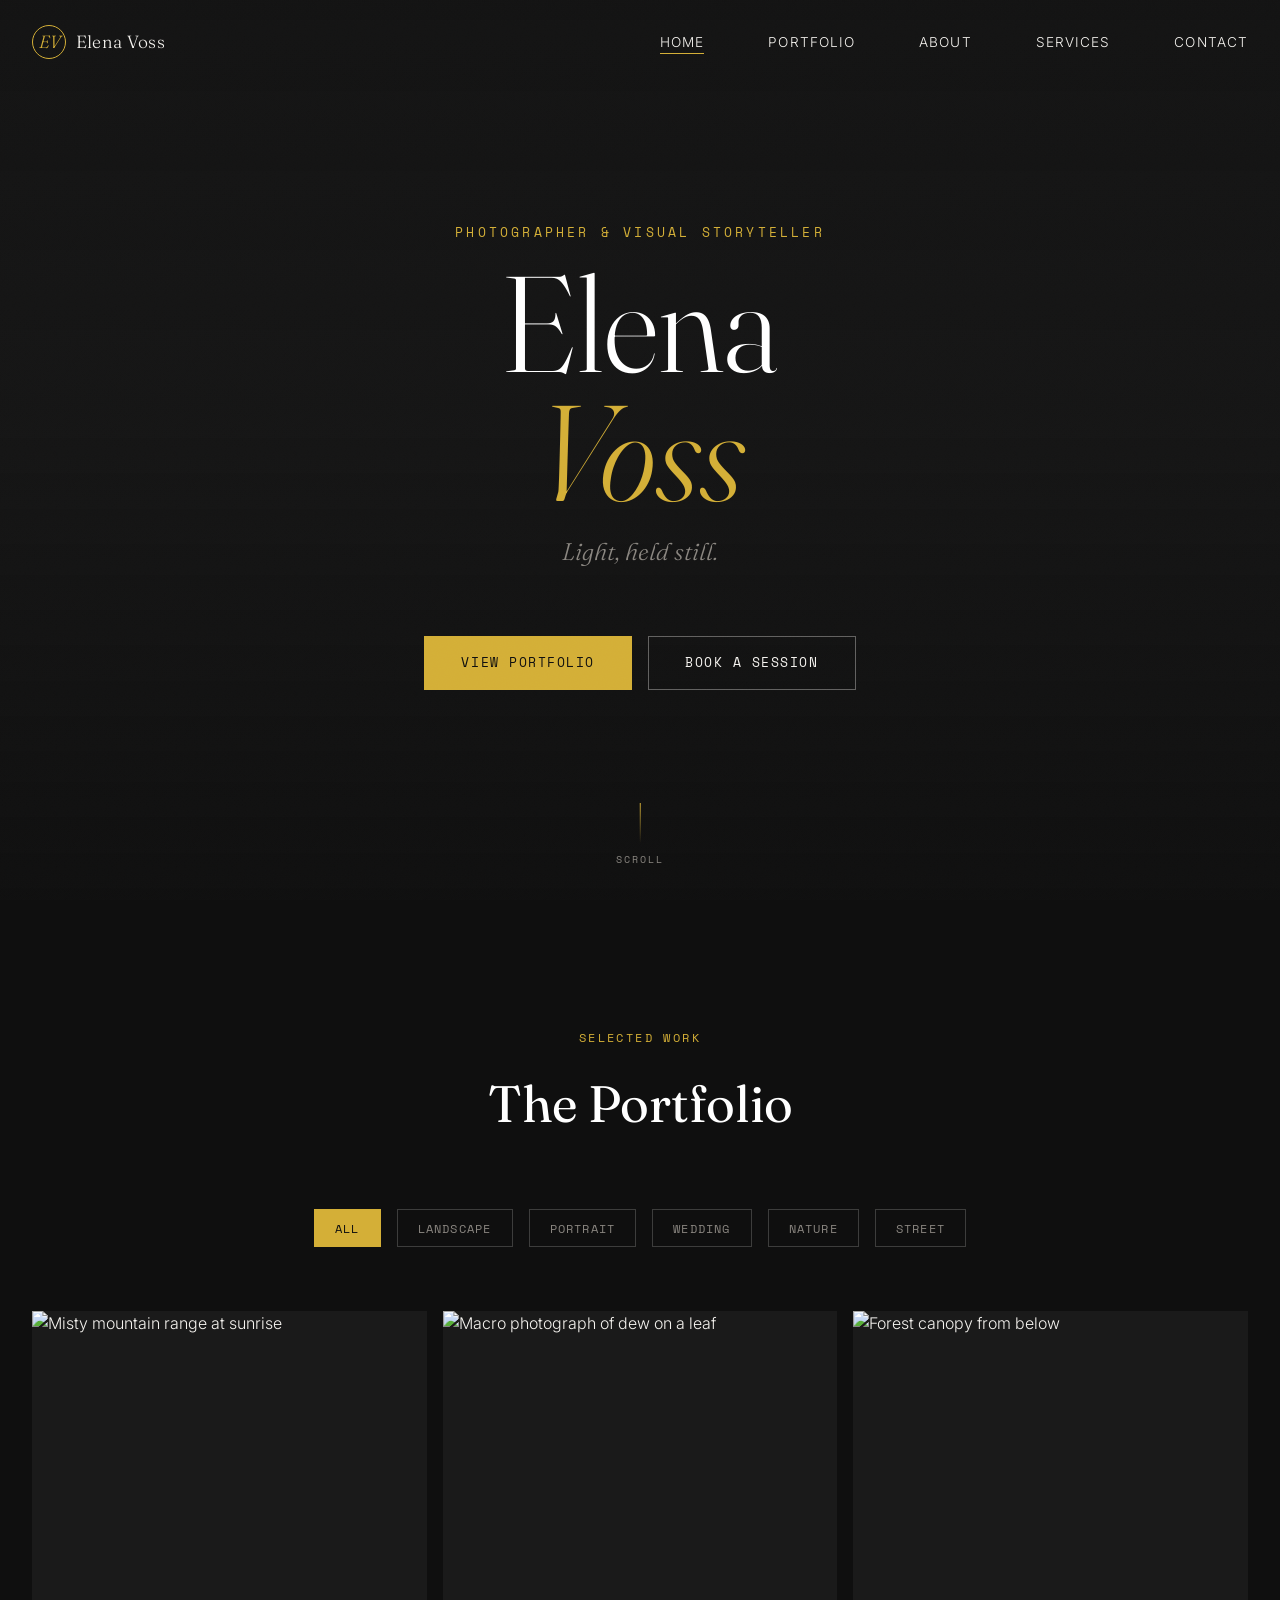
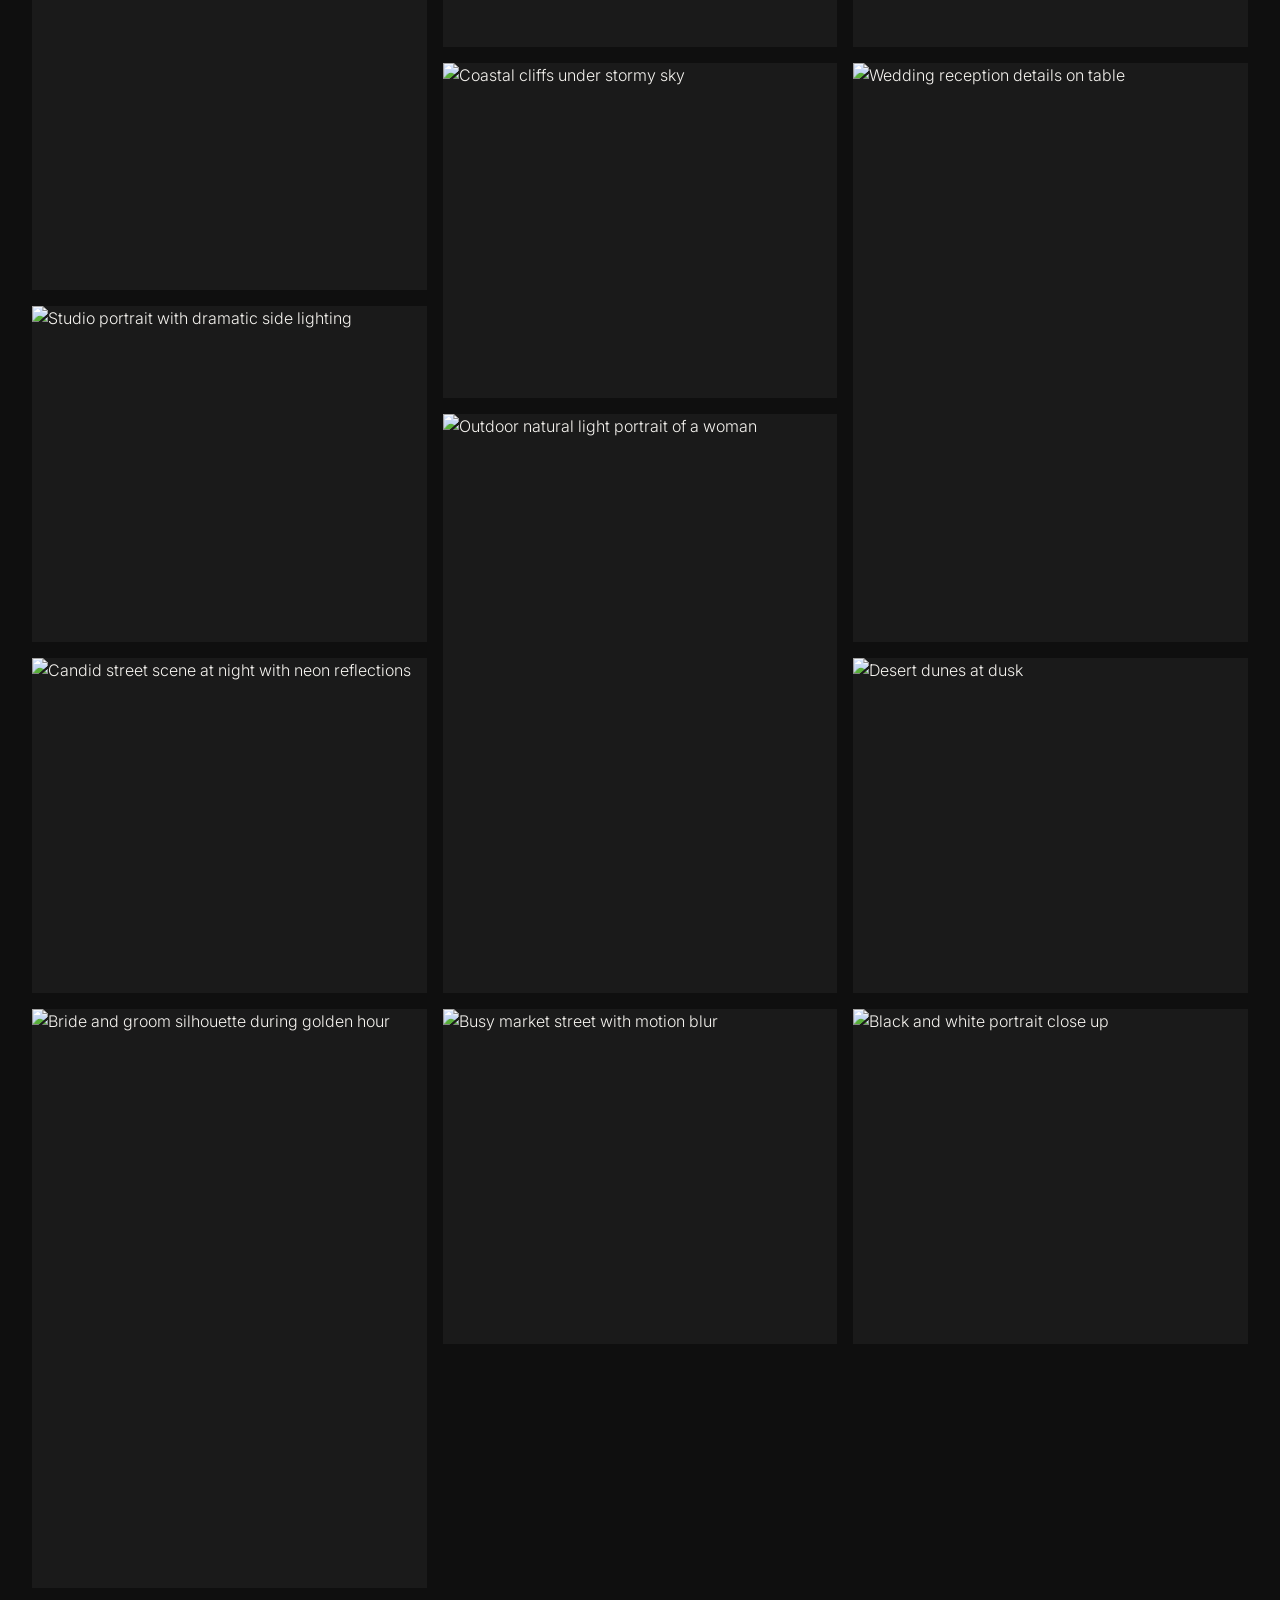
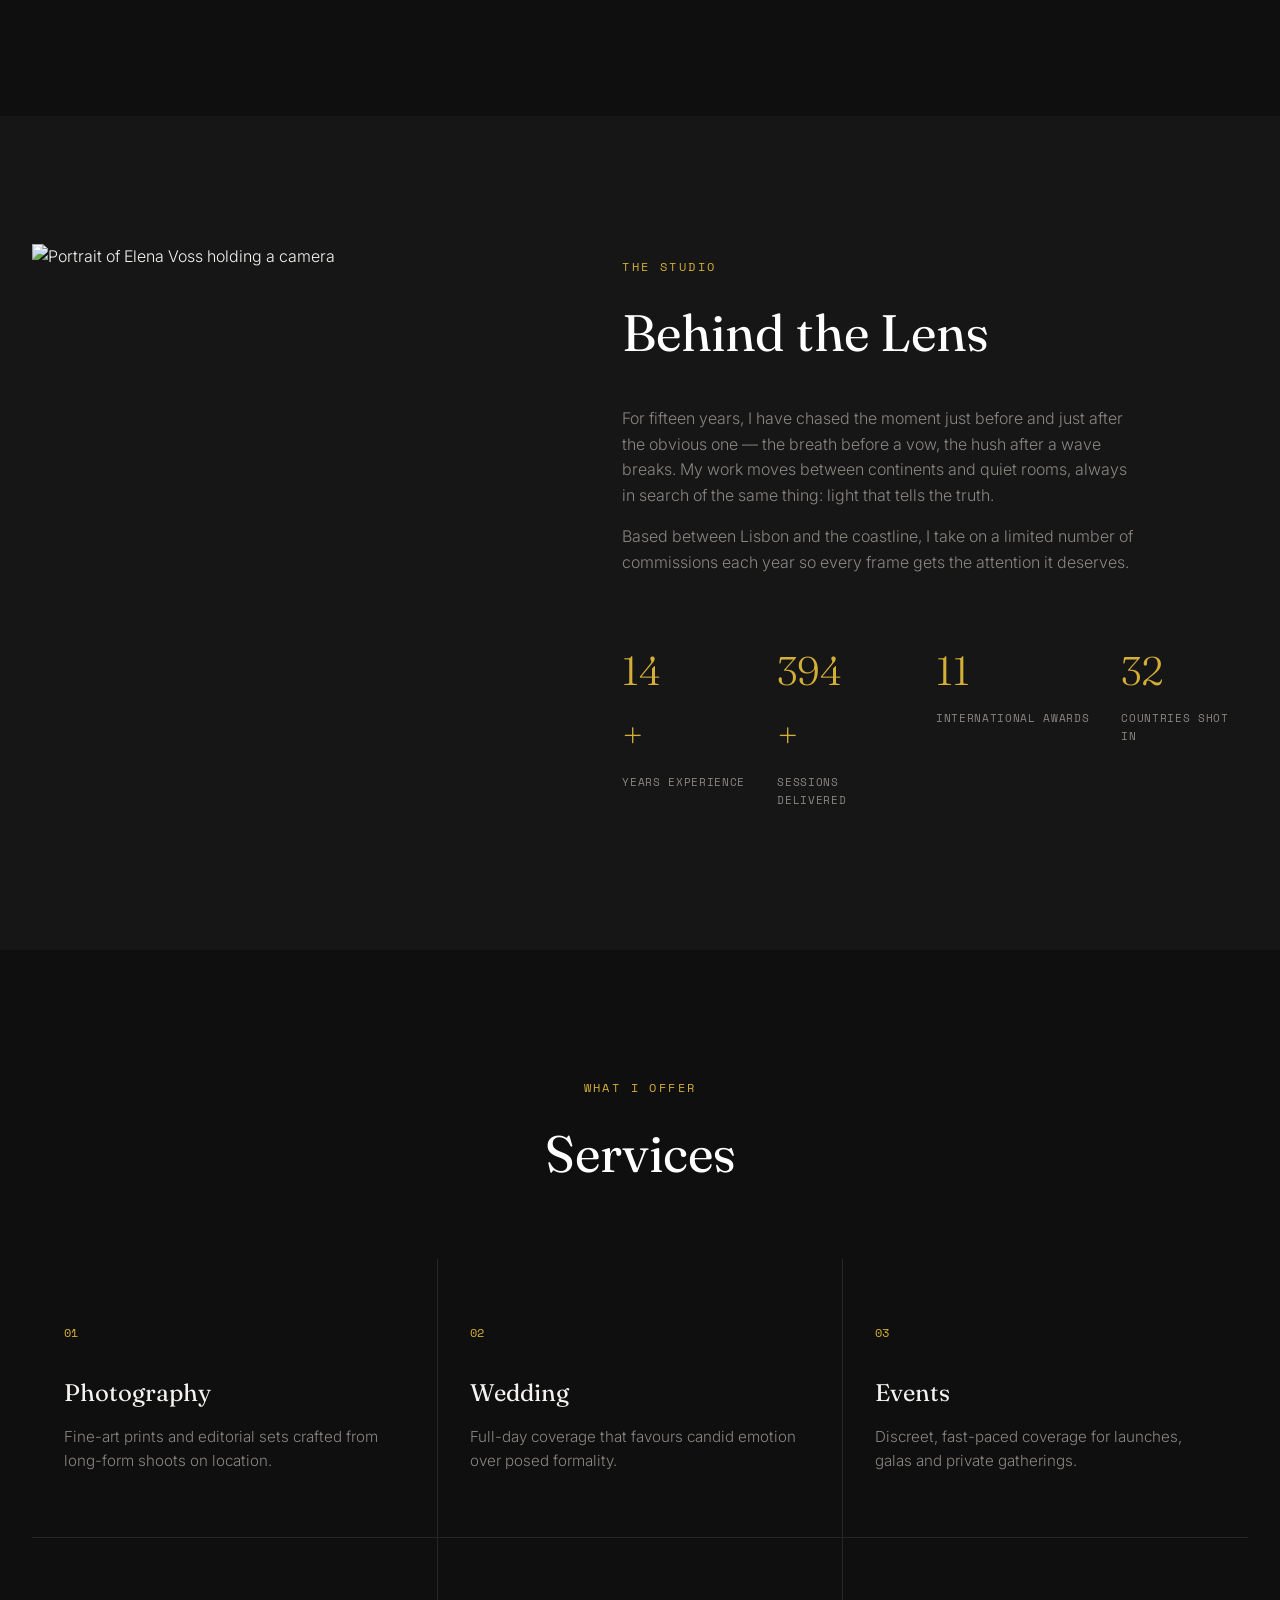
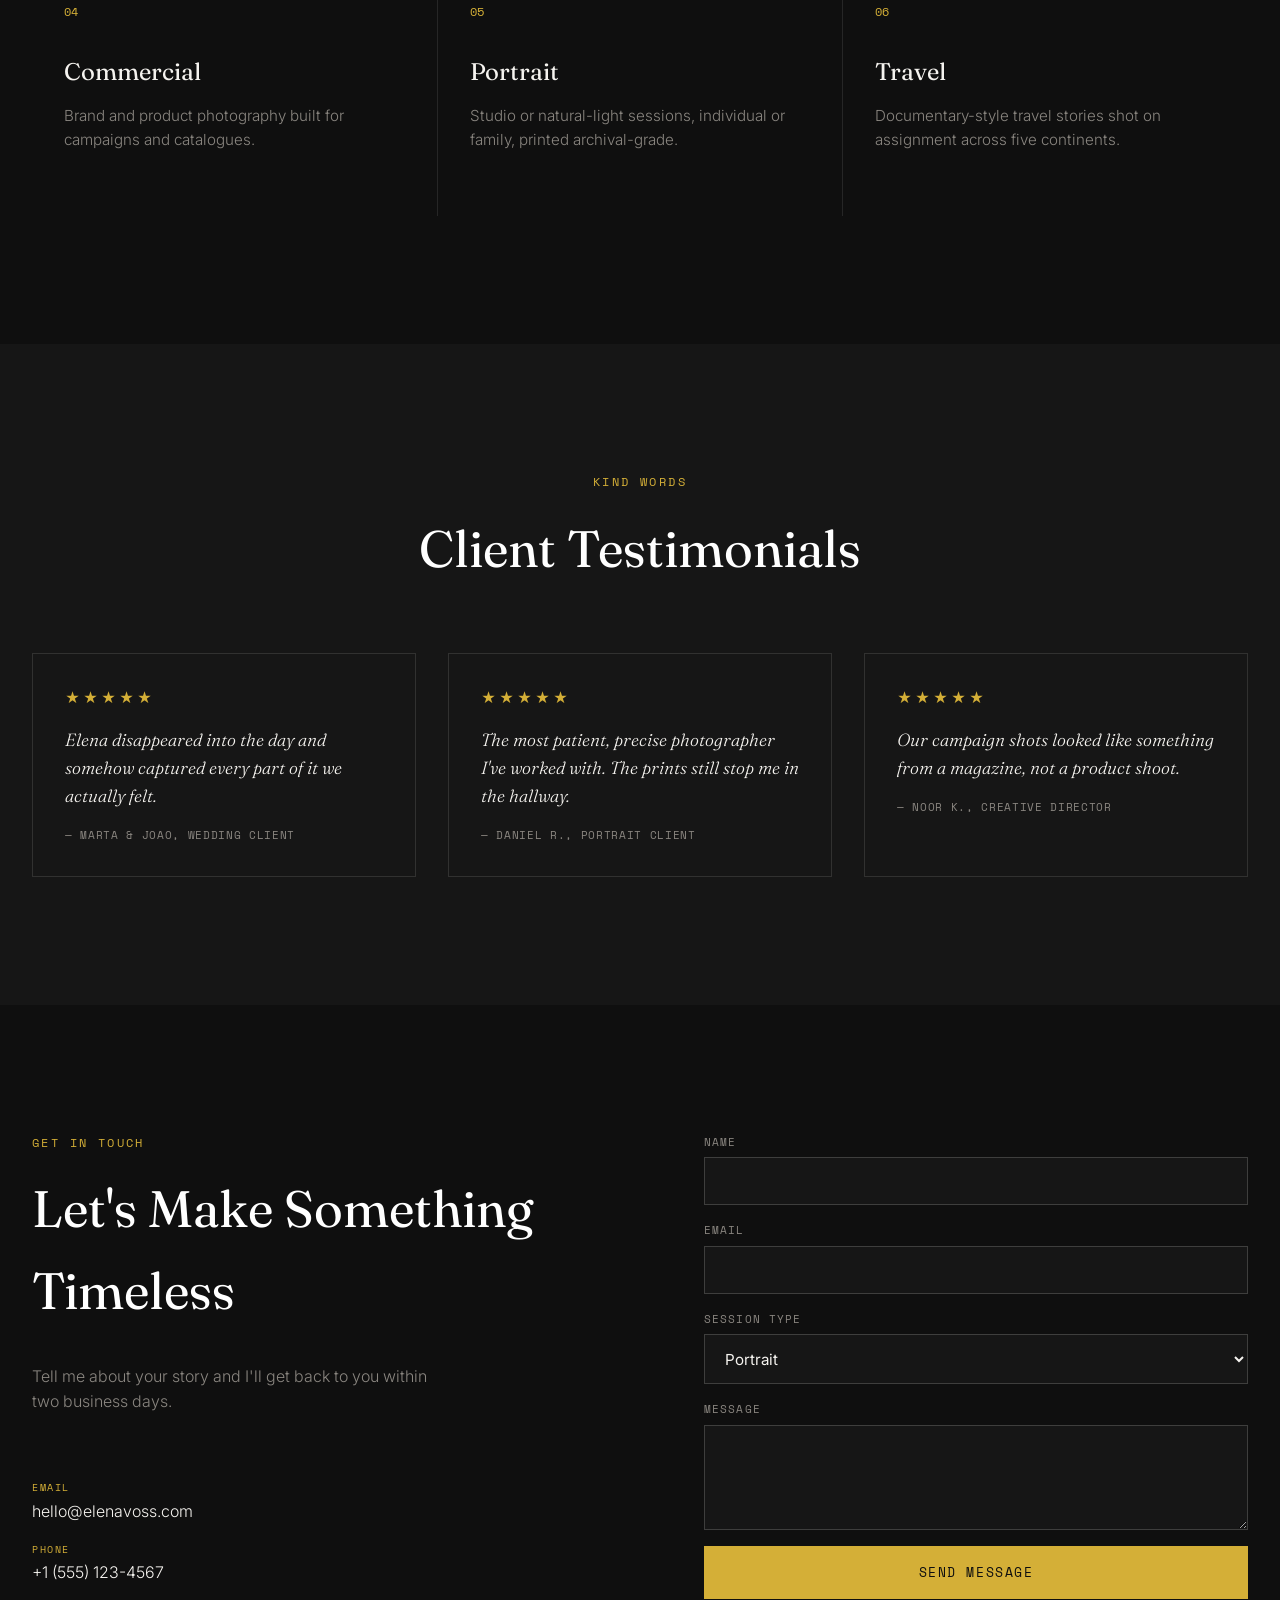
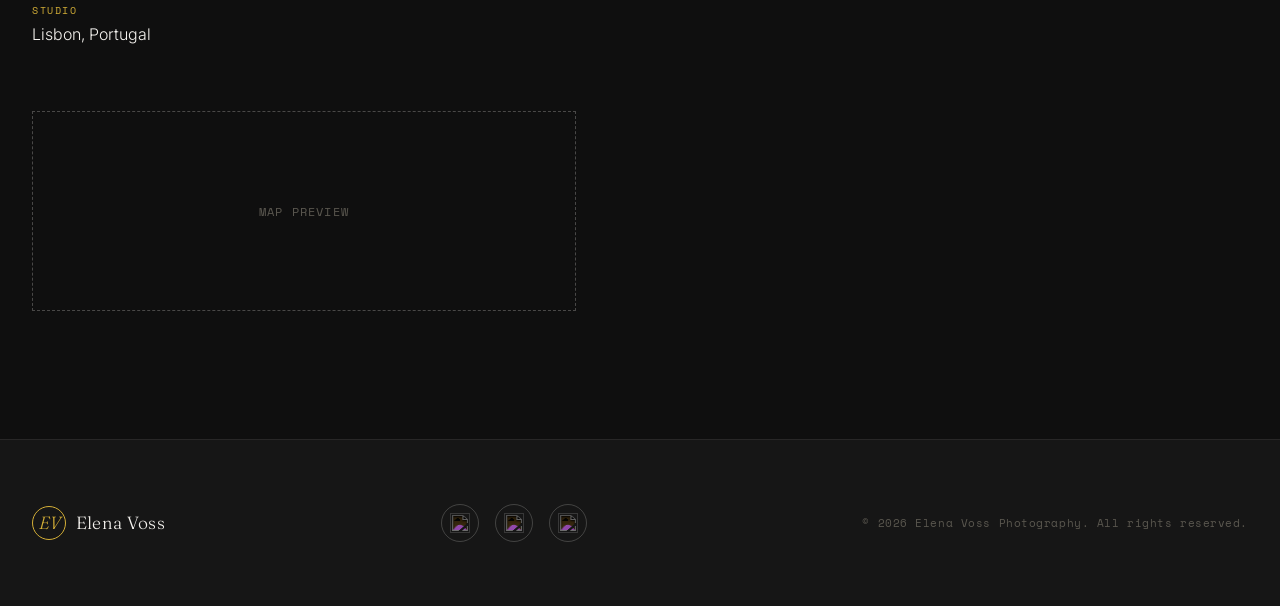
==== index.html @ dd8f59fe "Rename mjmv.html to index.html" ====
<!DOCTYPE html>
<html lang="en">
<head>
  <meta charset="UTF-8">
  <meta name="viewport" content="width=device-width, initial-scale=1.0">
  <title>Elena Voss — Photography</title>
  <meta name="description" content="Elena Voss is a cinematic photographer specializing in landscape, portrait, wedding, nature and street photography. View the full portfolio, services and studio story.">

  <!-- Fonts: Fraunces (display), Inter (body), Space Mono (utility/data) -->
  <link rel="preconnect" href="https://fonts.googleapis.com">
  <link rel="preconnect" href="https://fonts.gstatic.com" crossorigin>
  <link href="https://fonts.googleapis.com/css2?family=Fraunces:ital,opsz,wght@0,9..144,300;0,9..144,400;0,9..144,500;1,9..144,400&family=Inter:wght@300;400;500;600&family=Space+Mono:wght@400;700&display=swap" rel="stylesheet">

  <link rel="stylesheet" href="css/style.css">
  <link rel="stylesheet" href="css/responsive.css">
  <link rel="stylesheet" href="css/animations.css">
</head>
<body>

  <!-- Film-grain / vignette overlay for cinematic atmosphere -->
  <div class="grain-overlay" aria-hidden="true"></div>

  <!-- ============ NAVIGATION ============ -->
  <header class="site-header" id="site-header">
    <nav class="navbar" aria-label="Primary navigation">
      <a href="#hero" class="logo">
        <span class="logo-mark">EV</span>
        <span class="logo-text">Elena&nbsp;Voss</span>
      </a>

      <ul class="nav-links" id="nav-links">
        <li><a href="#hero" class="nav-link active-link" data-nav>Home</a></li>
        <li><a href="#gallery" class="nav-link" data-nav>Portfolio</a></li>
        <li><a href="#about" class="nav-link" data-nav>About</a></li>
        <li><a href="#services" class="nav-link" data-nav>Services</a></li>
        <li><a href="#contact" class="nav-link" data-nav>Contact</a></li>
      </ul>

      <button class="menu-toggle" id="menu-toggle" aria-label="Open menu" aria-expanded="false" aria-controls="nav-links">
        <span class="bar"></span>
        <span class="bar"></span>
        <span class="bar"></span>
      </button>
    </nav>
  </header>

  <main id="main-content">

    <!-- ============ HERO ============ -->
    <section class="hero" id="hero">
      <div class="hero-bg parallax" data-speed="0.4" style="background-image:url('images/hero/hero.jpg');" role="img" aria-label="Cinematic landscape photograph by Elena Voss"></div>
      <div class="hero-scrim"></div>

      <div class="hero-content">
        <p class="hero-eyebrow reveal">Photographer &amp; Visual Storyteller</p>
        <h1 class="hero-title reveal">
          <span class="hero-title-line">Elena</span>
          <span class="hero-title-line hero-title-italic">Voss</span>
        </h1>
        <p class="hero-tagline reveal">Light, held still.</p>
        <div class="hero-actions reveal">
          <a href="#gallery" class="btn btn-primary ripple">View Portfolio</a>
          <a href="#contact" class="btn btn-outline ripple">Book a Session</a>
        </div>
      </div>

      <button class="scroll-cue" id="scroll-cue" aria-label="Scroll to gallery">
        <span class="scroll-cue-line"></span>
        <span class="scroll-cue-text">Scroll</span>
      </button>
    </section>

    <!-- ============ FEATURED GALLERY ============ -->
    <section class="gallery-section" id="gallery">
      <div class="container">
        <div class="section-heading">
          <p class="eyebrow">Selected Work</p>
          <h2 class="section-title">The Portfolio</h2>
        </div>

        <div class="filter-bar" role="tablist" aria-label="Filter gallery by category">
          <button class="filter-btn active" data-filter="all" role="tab" aria-selected="true">All</button>
          <button class="filter-btn" data-filter="landscape" role="tab" aria-selected="false">Landscape</button>
          <button class="filter-btn" data-filter="portrait" role="tab" aria-selected="false">Portrait</button>
          <button class="filter-btn" data-filter="wedding" role="tab" aria-selected="false">Wedding</button>
          <button class="filter-btn" data-filter="nature" role="tab" aria-selected="false">Nature</button>
          <button class="filter-btn" data-filter="street" role="tab" aria-selected="false">Street</button>
        </div>

        <div class="masonry-grid" id="masonry-grid">
          <!-- Gallery items are duplicated in structure; each is a figure with data-category -->
          <figure class="gallery-item span-tall" data-category="landscape">
            <img src="images/gallery/landscape-01.jpg" alt="Misty mountain range at sunrise" loading="lazy">
            <figcaption class="gallery-overlay">
              <span class="gallery-cat">Landscape</span>
              <span class="gallery-name">Ridgeline, Dawn</span>
            </figcaption>
          </figure>

          <figure class="gallery-item" data-category="portrait">
            <img src="images/gallery/portrait-01.jpg" alt="Studio portrait with dramatic side lighting" loading="lazy">
            <figcaption class="gallery-overlay">
              <span class="gallery-cat">Portrait</span>
              <span class="gallery-name">Chiaroscuro Study</span>
            </figcaption>
          </figure>

          <figure class="gallery-item" data-category="street">
            <img src="images/gallery/street-01.jpg" alt="Candid street scene at night with neon reflections" loading="lazy">
            <figcaption class="gallery-overlay">
              <span class="gallery-cat">Street</span>
              <span class="gallery-name">Neon District</span>
            </figcaption>
          </figure>

          <figure class="gallery-item span-tall" data-category="wedding">
            <img src="images/gallery/wedding-01.jpg" alt="Bride and groom silhouette during golden hour" loading="lazy">
            <figcaption class="gallery-overlay">
              <span class="gallery-cat">Wedding</span>
              <span class="gallery-name">Golden Hour Vows</span>
            </figcaption>
          </figure>

          <figure class="gallery-item" data-category="nature">
            <img src="images/gallery/nature-01.jpg" alt="Macro photograph of dew on a leaf" loading="lazy">
            <figcaption class="gallery-overlay">
              <span class="gallery-cat">Nature</span>
              <span class="gallery-name">Quiet Dew</span>
            </figcaption>
          </figure>

          <figure class="gallery-item" data-category="landscape">
            <img src="images/gallery/landscape-02.jpg" alt="Coastal cliffs under stormy sky" loading="lazy">
            <figcaption class="gallery-overlay">
              <span class="gallery-cat">Landscape</span>
              <span class="gallery-name">Storm Line</span>
            </figcaption>
          </figure>

          <figure class="gallery-item span-tall" data-category="portrait">
            <img src="images/gallery/portrait-02.jpg" alt="Outdoor natural light portrait of a woman" loading="lazy">
            <figcaption class="gallery-overlay">
              <span class="gallery-cat">Portrait</span>
              <span class="gallery-name">Amber Light</span>
            </figcaption>
          </figure>

          <figure class="gallery-item" data-category="street">
            <img src="images/gallery/street-02.jpg" alt="Busy market street with motion blur" loading="lazy">
            <figcaption class="gallery-overlay">
              <span class="gallery-cat">Street</span>
              <span class="gallery-name">Market Rush</span>
            </figcaption>
          </figure>

          <figure class="gallery-item" data-category="nature">
            <img src="images/gallery/nature-02.jpg" alt="Forest canopy from below" loading="lazy">
            <figcaption class="gallery-overlay">
              <span class="gallery-cat">Nature</span>
              <span class="gallery-name">Canopy</span>
            </figcaption>
          </figure>

          <figure class="gallery-item span-tall" data-category="wedding">
            <img src="images/gallery/wedding-02.jpg" alt="Wedding reception details on table" loading="lazy">
            <figcaption class="gallery-overlay">
              <span class="gallery-cat">Wedding</span>
              <span class="gallery-name">The Details</span>
            </figcaption>
          </figure>

          <figure class="gallery-item" data-category="landscape">
            <img src="images/gallery/landscape-03.jpg" alt="Desert dunes at dusk" loading="lazy">
            <figcaption class="gallery-overlay">
              <span class="gallery-cat">Landscape</span>
              <span class="gallery-name">Dune Shadow</span>
            </figcaption>
          </figure>

          <figure class="gallery-item" data-category="portrait">
            <img src="images/gallery/portrait-03.jpg" alt="Black and white portrait close up" loading="lazy">
            <figcaption class="gallery-overlay">
              <span class="gallery-cat">Portrait</span>
              <span class="gallery-name">Monochrome</span>
            </figcaption>
          </figure>
        </div>
      </div>
    </section>

    <!-- ============ ABOUT ============ -->
    <section class="about-section" id="about">
      <div class="container about-grid">
        <div class="about-image reveal">
          <img src="images/about/profile.jpg" alt="Portrait of Elena Voss holding a camera" loading="lazy">
          <div class="about-frame" aria-hidden="true"></div>
        </div>

        <div class="about-content">
          <p class="eyebrow reveal">The Studio</p>
          <h2 class="section-title reveal">Behind the Lens</h2>
          <p class="about-bio reveal">
            For fifteen years, I have chased the moment just before and just after the obvious one —
            the breath before a vow, the hush after a wave breaks. My work moves between continents
            and quiet rooms, always in search of the same thing: light that tells the truth.
          </p>
          <p class="about-bio reveal">
            Based between Lisbon and the coastline, I take on a limited number of commissions each
            year so every frame gets the attention it deserves.
          </p>

          <div class="stats-grid reveal">
            <div class="stat-item">
              <span class="stat-number" data-count="15">0</span>
              <span class="stat-suffix">+</span>
              <p class="stat-label">Years Experience</p>
            </div>
            <div class="stat-item">
              <span class="stat-number" data-count="420">0</span>
              <span class="stat-suffix">+</span>
              <p class="stat-label">Sessions Delivered</p>
            </div>
            <div class="stat-item">
              <span class="stat-number" data-count="12">0</span>
              <p class="stat-label">International Awards</p>
            </div>
            <div class="stat-item">
              <span class="stat-number" data-count="34">0</span>
              <p class="stat-label">Countries Shot In</p>
            </div>
          </div>
        </div>
      </div>
    </section>

    <!-- ============ SERVICES ============ -->
    <section class="services-section" id="services">
      <div class="container">
        <div class="section-heading">
          <p class="eyebrow">What I Offer</p>
          <h2 class="section-title">Services</h2>
        </div>

        <div class="services-grid">
          <article class="service-card reveal">
            <span class="service-index">01</span>
            <h3 class="service-title">Photography</h3>
            <p class="service-desc">Fine-art prints and editorial sets crafted from long-form shoots on location.</p>
          </article>
          <article class="service-card reveal">
            <span class="service-index">02</span>
            <h3 class="service-title">Wedding</h3>
            <p class="service-desc">Full-day coverage that favours candid emotion over posed formality.</p>
          </article>
          <article class="service-card reveal">
            <span class="service-index">03</span>
            <h3 class="service-title">Events</h3>
            <p class="service-desc">Discreet, fast-paced coverage for launches, galas and private gatherings.</p>
          </article>
          <article class="service-card reveal">
            <span class="service-index">04</span>
            <h3 class="service-title">Commercial</h3>
            <p class="service-desc">Brand and product photography built for campaigns and catalogues.</p>
          </article>
          <article class="service-card reveal">
            <span class="service-index">05</span>
            <h3 class="service-title">Portrait</h3>
            <p class="service-desc">Studio or natural-light sessions, individual or family, printed archival-grade.</p>
          </article>
          <article class="service-card reveal">
            <span class="service-index">06</span>
            <h3 class="service-title">Travel</h3>
            <p class="service-desc">Documentary-style travel stories shot on assignment across five continents.</p>
          </article>
        </div>
      </div>
    </section>

    <!-- ============ TESTIMONIALS ============ -->
    <section class="testimonials-section" id="testimonials">
      <div class="container">
        <div class="section-heading">
          <p class="eyebrow">Kind Words</p>
          <h2 class="section-title">Client Testimonials</h2>
        </div>

        <div class="testimonials-track">
          <blockquote class="testimonial-card reveal">
            <div class="stars" aria-label="5 out of 5 stars">★★★★★</div>
            <p class="testimonial-text">Elena disappeared into the day and somehow captured every part of it we actually felt.</p>
            <footer class="testimonial-author">— Marta &amp; Joao, Wedding Client</footer>
          </blockquote>
          <blockquote class="testimonial-card reveal">
            <div class="stars" aria-label="5 out of 5 stars">★★★★★</div>
            <p class="testimonial-text">The most patient, precise photographer I've worked with. The prints still stop me in the hallway.</p>
            <footer class="testimonial-author">— Daniel R., Portrait Client</footer>
          </blockquote>
          <blockquote class="testimonial-card reveal">
            <div class="stars" aria-label="5 out of 5 stars">★★★★★</div>
            <p class="testimonial-text">Our campaign shots looked like something from a magazine, not a product shoot.</p>
            <footer class="testimonial-author">— Noor K., Creative Director</footer>
          </blockquote>
        </div>
      </div>
    </section>

    <!-- ============ CONTACT ============ -->
    <section class="contact-section" id="contact">
      <div class="container contact-grid">
        <div class="contact-info">
          <p class="eyebrow reveal">Get In Touch</p>
          <h2 class="section-title reveal">Let's Make Something Timeless</h2>
          <p class="contact-lead reveal">Tell me about your story and I'll get back to you within two business days.</p>

          <ul class="contact-details reveal">
            <li>
              <span class="contact-label">Email</span>
              <a href="mailto:hello@elenavoss.com">hello@elenavoss.com</a>
            </li>
            <li>
              <span class="contact-label">Phone</span>
              <a href="tel:+15551234567">+1 (555) 123-4567</a>
            </li>
            <li>
              <span class="contact-label">Studio</span>
              <span>Lisbon, Portugal</span>
            </li>
          </ul>

          <div class="map-placeholder reveal" role="img" aria-label="Map showing studio location in Lisbon, Portugal">
            <span>Map Preview</span>
          </div>
        </div>

        <form class="contact-form reveal" id="contact-form" novalidate>
          <div class="form-row">
            <label for="name">Name</label>
            <input type="text" id="name" name="name" required aria-required="true">
          </div>
          <div class="form-row">
            <label for="email">Email</label>
            <input type="email" id="email" name="email" required aria-required="true">
          </div>
          <div class="form-row">
            <label for="subject">Session Type</label>
            <select id="subject" name="subject">
              <option value="portrait">Portrait</option>
              <option value="wedding">Wedding</option>
              <option value="commercial">Commercial</option>
              <option value="travel">Travel</option>
              <option value="other">Other</option>
            </select>
          </div>
          <div class="form-row">
            <label for="message">Message</label>
            <textarea id="message" name="message" rows="4" required aria-required="true"></textarea>
          </div>
          <button type="submit" class="btn btn-primary ripple full-width">Send Message</button>
          <p class="form-status" id="form-status" role="status" aria-live="polite"></p>
        </form>
      </div>
    </section>
  </main>

  <!-- ============ FOOTER ============ -->
  <footer class="site-footer">
    <div class="container footer-grid">
      <div class="footer-brand">
        <span class="logo-mark">EV</span>
        <span class="logo-text">Elena&nbsp;Voss</span>
      </div>

      <ul class="social-icons">
        <li>
          <a href="https://instagram.com" aria-label="Elena Voss on Instagram" target="_blank" rel="noopener">
            <img src="images/icons/instagram.svg" alt="" width="20" height="20">
          </a>
        </li>
        <li>
          <a href="https://facebook.com" aria-label="Elena Voss on Facebook" target="_blank" rel="noopener">
            <img src="images/icons/facebook.svg" alt="" width="20" height="20">
          </a>
        </li>
        <li>
          <a href="https://pinterest.com" aria-label="Elena Voss on Pinterest" target="_blank" rel="noopener">
            <img src="images/icons/pinterest.svg" alt="" width="20" height="20">
          </a>
        </li>
      </ul>

      <p class="footer-copy">&copy; <span id="year"></span> Elena Voss Photography. All rights reserved.</p>
    </div>
  </footer>

  <!-- ============ LIGHTBOX MODAL ============ -->
  <div class="lightbox" id="lightbox" role="dialog" aria-modal="true" aria-label="Image preview" hidden>
    <button class="lightbox-close" id="lightbox-close" aria-label="Close preview">&times;</button>
    <button class="lightbox-nav lightbox-prev" id="lightbox-prev" aria-label="Previous image">&#8249;</button>
    <figure class="lightbox-figure">
      <img src="" alt="" id="lightbox-image">
      <figcaption id="lightbox-caption"></figcaption>
    </figure>
    <button class="lightbox-nav lightbox-next" id="lightbox-next" aria-label="Next image">&#8250;</button>
  </div>

  <script src="js/navigation.js"></script>
  <script src="js/gallery.js"></script>
  <script src="js/main.js"></script>
</body>
</html>
---- css/style.css ----
/* =========================================================
   ELENA VOSS PHOTOGRAPHY — MAIN STYLESHEET
   Design tokens, layout, and component styling.
   ========================================================= */

:root {
  /* ---- Color tokens ---- */
  --color-black: #0f0f0f;
  --color-black-soft: #161616;
  --color-charcoal: #1a1a1a;
  --color-white: #f5f3ef;
  --color-white-pure: #ffffff;
  --color-gray: #8a8680;
  --color-gray-dim: #5a574f;
  --color-gold: #d4af37;
  --color-gold-dim: #a8862c;

  /* ---- Typography ---- */
  --font-display: 'Fraunces', 'Georgia', serif;
  --font-body: 'Inter', -apple-system, BlinkMacSystemFont, sans-serif;
  --font-mono: 'Space Mono', monospace;

  /* ---- Spacing scale ---- */
  --space-xs: 0.5rem;
  --space-sm: 1rem;
  --space-md: 2rem;
  --space-lg: 4rem;
  --space-xl: 8rem;

  /* ---- Layout ---- */
  --container-width: 1280px;
  --nav-height: 84px;

  /* ---- Motion ---- */
  --ease-cinematic: cubic-bezier(0.16, 1, 0.3, 1);
  --dur-fast: 0.3s;
  --dur-med: 0.6s;
  --dur-slow: 1.2s;
}

/* ---------------------------------------------------------
   Reset & base
   --------------------------------------------------------- */
*, *::before, *::after { box-sizing: border-box; }

html {
  scroll-behavior: smooth;
}

body {
  margin: 0;
  background: var(--color-black);
  color: var(--color-white);
  font-family: var(--font-body);
  font-weight: 300;
  line-height: 1.6;
  -webkit-font-smoothing: antialiased;
  overflow-x: hidden;
}

img { max-width: 100%; display: block; }

a { color: inherit; text-decoration: none; }

ul { list-style: none; margin: 0; padding: 0; }

button { font-family: inherit; cursor: pointer; background: none; border: none; color: inherit; }

input, select, textarea { font-family: inherit; }

.container {
  max-width: var(--container-width);
  margin: 0 auto;
  padding: 0 var(--space-md);
}

/* Visible keyboard focus everywhere */
a:focus-visible,
button:focus-visible,
input:focus-visible,
select:focus-visible,
textarea:focus-visible {
  outline: 2px solid var(--color-gold);
  outline-offset: 3px;
}

/* Subtle film-grain overlay for cinematic texture */
.grain-overlay {
  position: fixed;
  inset: 0;
  pointer-events: none;
  z-index: 999;
  opacity: 0.035;
  mix-blend-mode: overlay;
  background-image: url("data:image/svg+xml,%3Csvg xmlns='http://www.w3.org/2000/svg' width='120' height='120'%3E%3Cfilter id='n'%3E%3CfeTurbulence type='fractalNoise' baseFrequency='0.9' numOctaves='2' stitchTiles='stitch'/%3E%3C/filter%3E%3Crect width='100%25' height='100%25' filter='url(%23n)'/%3E%3C/svg%3E");
}

.eyebrow {
  font-family: var(--font-mono);
  font-size: 0.75rem;
  letter-spacing: 0.2em;
  text-transform: uppercase;
  color: var(--color-gold);
  margin: 0 0 var(--space-sm);
}

.section-title {
  font-family: var(--font-display);
  font-weight: 400;
  font-size: clamp(2rem, 4vw, 3.25rem);
  margin: 0 0 var(--space-md);
  color: var(--color-white-pure);
}

.section-heading {
  text-align: center;
  max-width: 640px;
  margin: 0 auto var(--space-lg);
}

/* ---------------------------------------------------------
   Buttons
   --------------------------------------------------------- */
.btn {
  position: relative;
  overflow: hidden;
  display: inline-block;
  padding: 1rem 2.25rem;
  font-family: var(--font-mono);
  font-size: 0.8rem;
  letter-spacing: 0.12em;
  text-transform: uppercase;
  border: 1px solid transparent;
  transition: background var(--dur-fast) var(--ease-cinematic), color var(--dur-fast) var(--ease-cinematic), border-color var(--dur-fast) var(--ease-cinematic);
}

.btn-primary {
  background: var(--color-gold);
  color: var(--color-black);
}
.btn-primary:hover { background: var(--color-gold-dim); }

.btn-outline {
  border-color: rgba(245, 243, 239, 0.35);
  color: var(--color-white);
}
.btn-outline:hover { border-color: var(--color-gold); color: var(--color-gold); }

.full-width { width: 100%; text-align: center; }

/* ---------------------------------------------------------
   Navigation
   --------------------------------------------------------- */
.site-header {
  position: fixed;
  top: 0; left: 0; right: 0;
  z-index: 500;
  background: transparent;
  transition: background var(--dur-med) var(--ease-cinematic), box-shadow var(--dur-med) var(--ease-cinematic);
}

.site-header.scrolled {
  background: rgba(15, 15, 15, 0.85);
  backdrop-filter: blur(10px);
  box-shadow: 0 1px 0 rgba(212, 175, 55, 0.15);
}

.navbar {
  display: flex;
  align-items: center;
  justify-content: space-between;
  max-width: var(--container-width);
  margin: 0 auto;
  height: var(--nav-height);
  padding: 0 var(--space-md);
}

.logo {
  display: flex;
  align-items: center;
  gap: 0.6rem;
}

.logo-mark {
  font-family: var(--font-display);
  font-style: italic;
  font-size: 1.1rem;
  color: var(--color-gold);
  border: 1px solid var(--color-gold);
  border-radius: 50%;
  width: 34px; height: 34px;
  display: flex; align-items: center; justify-content: center;
}

.logo-text {
  font-family: var(--font-display);
  font-size: 1.1rem;
  letter-spacing: 0.02em;
}

.nav-links {
  display: flex;
  gap: var(--space-lg);
}

.nav-link {
  position: relative;
  font-size: 0.85rem;
  letter-spacing: 0.08em;
  text-transform: uppercase;
  padding-bottom: 4px;
}

.nav-link::after {
  content: "";
  position: absolute;
  left: 0; bottom: 0;
  width: 0;
  height: 1px;
  background: var(--color-gold);
  transition: width var(--dur-fast) var(--ease-cinematic);
}

.nav-link:hover::after,
.nav-link.active-link::after {
  width: 100%;
}

.menu-toggle {
  display: none;
  flex-direction: column;
  gap: 5px;
  width: 30px;
}

.menu-toggle .bar {
  height: 1px;
  width: 100%;
  background: var(--color-white);
  transition: transform var(--dur-fast) var(--ease-cinematic), opacity var(--dur-fast) var(--ease-cinematic);
}

/* ---------------------------------------------------------
   Hero
   --------------------------------------------------------- */
.hero {
  position: relative;
  height: 100vh;
  min-height: 640px;
  display: flex;
  align-items: center;
  justify-content: center;
  overflow: hidden;
}

.hero-bg {
  position: absolute;
  inset: -10% -5%;
  background-size: cover;
  background-position: center;
  background-color: var(--color-charcoal);
  animation: kenburns 24s ease-in-out infinite alternate;
  will-change: transform;
}

.hero-scrim {
  position: absolute;
  inset: 0;
  background: linear-gradient(180deg, rgba(15,15,15,0.55) 0%, rgba(15,15,15,0.35) 45%, rgba(15,15,15,0.9) 100%);
}

.hero-content {
  position: relative;
  z-index: 2;
  text-align: center;
  padding: 0 var(--space-md);
}

.hero-eyebrow {
  font-family: var(--font-mono);
  font-size: 0.8rem;
  letter-spacing: 0.25em;
  text-transform: uppercase;
  color: var(--color-gold);
  margin-bottom: var(--space-sm);
}

.hero-title {
  font-family: var(--font-display);
  font-weight: 300;
  font-size: clamp(3.5rem, 11vw, 8.5rem);
  line-height: 0.95;
  margin: 0;
  color: var(--color-white-pure);
}

.hero-title-line { display: block; }
.hero-title-italic { font-style: italic; color: var(--color-gold); }

.hero-tagline {
  font-family: var(--font-display);
  font-style: italic;
  font-size: clamp(1.1rem, 2vw, 1.5rem);
  color: var(--color-gray);
  margin: var(--space-sm) 0 var(--space-lg);
}

.hero-actions {
  display: flex;
  gap: var(--space-sm);
  justify-content: center;
  flex-wrap: wrap;
}

.scroll-cue {
  position: absolute;
  bottom: var(--space-md);
  left: 50%;
  transform: translateX(-50%);
  display: flex;
  flex-direction: column;
  align-items: center;
  gap: 0.5rem;
  z-index: 2;
  color: var(--color-gray);
}

.scroll-cue-line {
  width: 1px;
  height: 40px;
  background: linear-gradient(180deg, var(--color-gold), transparent);
  animation: scrollcue 2s ease-in-out infinite;
}

.scroll-cue-text {
  font-family: var(--font-mono);
  font-size: 0.65rem;
  letter-spacing: 0.2em;
  text-transform: uppercase;
}

/* ---------------------------------------------------------
   Gallery
   --------------------------------------------------------- */
.gallery-section, .about-section, .services-section,
.testimonials-section, .contact-section {
  padding: var(--space-xl) 0;
}

.gallery-section { background: var(--color-black); }

.filter-bar {
  display: flex;
  justify-content: center;
  flex-wrap: wrap;
  gap: var(--space-sm);
  margin-bottom: var(--space-lg);
}

.filter-btn {
  font-family: var(--font-mono);
  font-size: 0.75rem;
  letter-spacing: 0.1em;
  text-transform: uppercase;
  padding: 0.6rem 1.25rem;
  border: 1px solid rgba(245, 243, 239, 0.2);
  color: var(--color-gray);
  transition: all var(--dur-fast) var(--ease-cinematic);
}

.filter-btn:hover { color: var(--color-white); border-color: var(--color-white); }

.filter-btn.active {
  background: var(--color-gold);
  border-color: var(--color-gold);
  color: var(--color-black);
}

.masonry-grid {
  column-count: 3;
  column-gap: var(--space-sm);
}

.gallery-item {
  position: relative;
  margin: 0 0 var(--space-sm);
  break-inside: avoid;
  overflow: hidden;
  cursor: pointer;
  background: var(--color-charcoal);
}

.gallery-item img {
  width: 100%;
  height: auto;
  display: block;
  transition: transform var(--dur-slow) var(--ease-cinematic);
}

.gallery-item.span-tall img { aspect-ratio: 3 / 4.4; object-fit: cover; }
.gallery-item:not(.span-tall) img { aspect-ratio: 4 / 3.4; object-fit: cover; }

.gallery-item:hover img { transform: scale(1.08); }

.gallery-item.filtered-out {
  display: none;
}

.gallery-overlay {
  position: absolute;
  inset: auto 0 0 0;
  padding: var(--space-sm);
  background: linear-gradient(0deg, rgba(15,15,15,0.9) 0%, transparent 100%);
  transform: translateY(100%);
  transition: transform var(--dur-med) var(--ease-cinematic);
  display: flex;
  flex-direction: column;
  gap: 0.15rem;
}

.gallery-item:hover .gallery-overlay { transform: translateY(0); }

.gallery-cat {
  font-family: var(--font-mono);
  font-size: 0.65rem;
  letter-spacing: 0.15em;
  text-transform: uppercase;
  color: var(--color-gold);
}

.gallery-name {
  font-family: var(--font-display);
  font-size: 1.1rem;
}

/* ---------------------------------------------------------
   About
   --------------------------------------------------------- */
.about-section { background: var(--color-black-soft); }

.about-grid {
  display: grid;
  grid-template-columns: 0.85fr 1.15fr;
  gap: var(--space-xl);
  align-items: center;
}

.about-image {
  position: relative;
}

.about-image img {
  width: 100%;
  aspect-ratio: 4 / 5;
  object-fit: cover;
  filter: grayscale(0.15);
}

.about-frame {
  position: absolute;
  top: 18px; left: 18px;
  right: -18px; bottom: -18px;
  border: 1px solid var(--color-gold);
  z-index: -1;
}

.about-bio {
  color: var(--color-gray);
  max-width: 52ch;
  margin: 0 0 var(--space-sm);
}

.stats-grid {
  display: grid;
  grid-template-columns: repeat(4, auto);
  gap: var(--space-md);
  margin-top: var(--space-lg);
}

.stat-item { display: flex; flex-direction: column; }

.stat-number {
  font-family: var(--font-display);
  font-size: 2.5rem;
  color: var(--color-gold);
  display: inline;
}
.stat-suffix {
  font-family: var(--font-display);
  font-size: 2.5rem;
  color: var(--color-gold);
}

.stat-label {
  font-family: var(--font-mono);
  font-size: 0.7rem;
  letter-spacing: 0.06em;
  text-transform: uppercase;
  color: var(--color-gray);
  margin: 0.35rem 0 0;
}

/* ---------------------------------------------------------
   Services
   --------------------------------------------------------- */
.services-section { background: var(--color-black); }

.services-grid {
  display: grid;
  grid-template-columns: repeat(3, 1fr);
  gap: 1px;
  background: rgba(245, 243, 239, 0.1);
}

.service-card {
  background: var(--color-black);
  padding: var(--space-lg) var(--space-md);
  transition: background var(--dur-fast) var(--ease-cinematic);
}

.service-card:hover { background: var(--color-charcoal); }

.service-index {
  font-family: var(--font-mono);
  font-size: 0.75rem;
  color: var(--color-gold);
  display: block;
  margin-bottom: var(--space-md);
}

.service-title {
  font-family: var(--font-display);
  font-size: 1.5rem;
  font-weight: 400;
  margin: 0 0 0.75rem;
}

.service-desc {
  color: var(--color-gray);
  font-size: 0.95rem;
  margin: 0;
}

/* ---------------------------------------------------------
   Testimonials
   --------------------------------------------------------- */
.testimonials-section { background: var(--color-black-soft); }

.testimonials-track {
  display: grid;
  grid-template-columns: repeat(3, 1fr);
  gap: var(--space-md);
}

.testimonial-card {
  margin: 0;
  padding: var(--space-md);
  border: 1px solid rgba(245, 243, 239, 0.12);
}

.stars {
  color: var(--color-gold);
  letter-spacing: 0.2em;
  font-size: 0.9rem;
  margin-bottom: var(--space-sm);
}

.testimonial-text {
  font-family: var(--font-display);
  font-style: italic;
  font-size: 1.1rem;
  color: var(--color-white);
  margin: 0 0 var(--space-sm);
}

.testimonial-author {
  font-family: var(--font-mono);
  font-size: 0.7rem;
  letter-spacing: 0.06em;
  text-transform: uppercase;
  color: var(--color-gray);
}

/* ---------------------------------------------------------
   Contact
   --------------------------------------------------------- */
.contact-section { background: var(--color-black); }

.contact-grid {
  display: grid;
  grid-template-columns: 1fr 1fr;
  gap: var(--space-xl);
}

.contact-lead { color: var(--color-gray); max-width: 42ch; }

.contact-details {
  margin: var(--space-lg) 0;
  display: flex;
  flex-direction: column;
  gap: var(--space-sm);
}

.contact-label {
  display: block;
  font-family: var(--font-mono);
  font-size: 0.65rem;
  letter-spacing: 0.15em;
  text-transform: uppercase;
  color: var(--color-gold);
  margin-bottom: 0.2rem;
}

.contact-details a:hover { color: var(--color-gold); }

.map-placeholder {
  height: 200px;
  border: 1px dashed rgba(245, 243, 239, 0.25);
  display: flex;
  align-items: center;
  justify-content: center;
  color: var(--color-gray-dim);
  font-family: var(--font-mono);
  font-size: 0.75rem;
  letter-spacing: 0.1em;
  text-transform: uppercase;
}

.contact-form {
  display: flex;
  flex-direction: column;
  gap: var(--space-sm);
}

.form-row { display: flex; flex-direction: column; gap: 0.4rem; }

.form-row label {
  font-family: var(--font-mono);
  font-size: 0.7rem;
  letter-spacing: 0.1em;
  text-transform: uppercase;
  color: var(--color-gray);
}

.form-row input,
.form-row select,
.form-row textarea {
  background: var(--color-black-soft);
  border: 1px solid rgba(245, 243, 239, 0.18);
  color: var(--color-white);
  padding: 0.85rem 1rem;
  font-size: 0.95rem;
  transition: border-color var(--dur-fast) var(--ease-cinematic);
}

.form-row input:focus,
.form-row select:focus,
.form-row textarea:focus {
  border-color: var(--color-gold);
}

.form-status {
  font-family: var(--font-mono);
  font-size: 0.8rem;
  color: var(--color-gold);
  min-height: 1.2em;
}

/* ---------------------------------------------------------
   Footer
   --------------------------------------------------------- */
.site-footer {
  background: var(--color-black-soft);
  border-top: 1px solid rgba(245, 243, 239, 0.08);
  padding: var(--space-lg) 0;
}

.footer-grid {
  display: flex;
  align-items: center;
  justify-content: space-between;
  flex-wrap: wrap;
  gap: var(--space-md);
}

.footer-brand { display: flex; align-items: center; gap: 0.6rem; }

.social-icons { display: flex; gap: var(--space-sm); }

.social-icons a {
  width: 38px; height: 38px;
  border: 1px solid rgba(245, 243, 239, 0.2);
  border-radius: 50%;
  display: flex; align-items: center; justify-content: center;
  transition: border-color var(--dur-fast) var(--ease-cinematic), transform var(--dur-fast) var(--ease-cinematic);
}

.social-icons a:hover { border-color: var(--color-gold); transform: translateY(-3px); }

.social-icons img { filter: invert(1); opacity: 0.85; }

.footer-copy {
  font-family: var(--font-mono);
  font-size: 0.7rem;
  letter-spacing: 0.05em;
  color: var(--color-gray-dim);
  margin: 0;
}

/* ---------------------------------------------------------
   Lightbox
   --------------------------------------------------------- */
.lightbox {
  position: fixed;
  inset: 0;
  z-index: 1000;
  background: rgba(10, 10, 10, 0.96);
  display: flex;
  align-items: center;
  justify-content: center;
}

.lightbox[hidden] { display: none; }

.lightbox-figure {
  max-width: 82vw;
  max-height: 82vh;
  margin: 0;
  text-align: center;
}

.lightbox-figure img {
  max-width: 100%;
  max-height: 74vh;
  object-fit: contain;
  margin: 0 auto;
}

.lightbox-figure figcaption {
  font-family: var(--font-mono);
  font-size: 0.8rem;
  letter-spacing: 0.08em;
  color: var(--color-gray);
  margin-top: var(--space-sm);
}

.lightbox-close {
  position: absolute;
  top: var(--space-md);
  right: var(--space-md);
  font-size: 2rem;
  line-height: 1;
  color: var(--color-white);
}

.lightbox-close:hover { color: var(--color-gold); }

.lightbox-nav {
  position: absolute;
  top: 50%;
  transform: translateY(-50%);
  font-size: 3rem;
  color: var(--color-white);
  padding: 0 var(--space-sm);
}

.lightbox-nav:hover { color: var(--color-gold); }

.lightbox-prev { left: var(--space-sm); }
.lightbox-next { right: var(--space-sm); }
---- css/responsive.css ----
/* =========================================================
   ELENA VOSS PHOTOGRAPHY — RESPONSIVE RULES
   Breakpoints: Laptop (1200px), Tablet (900px), Mobile (600px)
   ========================================================= */

/* ---------------------------------------------------------
   Laptop / small desktop
   --------------------------------------------------------- */
@media (max-width: 1200px) {
  :root {
    --space-xl: 6rem;
  }

  .masonry-grid { column-count: 3; }

  .testimonials-track { grid-template-columns: repeat(3, 1fr); gap: var(--space-sm); }
}

/* ---------------------------------------------------------
   Tablet
   --------------------------------------------------------- */
@media (max-width: 900px) {
  :root {
    --nav-height: 72px;
    --space-xl: 5rem;
  }

  .nav-links {
    position: fixed;
    top: var(--nav-height);
    left: 0; right: 0;
    background: rgba(15, 15, 15, 0.97);
    backdrop-filter: blur(10px);
    flex-direction: column;
    align-items: center;
    gap: var(--space-md);
    padding: var(--space-lg) 0;
    display: none;
  }

  .nav-links.mobile-open { display: flex; }

  .menu-toggle { display: flex; }

  .masonry-grid { column-count: 2; }

  .about-grid { grid-template-columns: 1fr; }
  .about-frame { display: none; }

  .stats-grid { grid-template-columns: repeat(2, auto); row-gap: var(--space-md); }

  .services-grid { grid-template-columns: repeat(2, 1fr); }

  .testimonials-track { grid-template-columns: 1fr; }

  .contact-grid { grid-template-columns: 1fr; gap: var(--space-lg); }
}

/* ---------------------------------------------------------
   Mobile
   --------------------------------------------------------- */
@media (max-width: 600px) {
  :root {
    --space-lg: 3rem;
    --space-xl: 3.5rem;
  }

  .hero-actions { flex-direction: column; align-items: stretch; }
  .hero-actions .btn { text-align: center; }

  .masonry-grid { column-count: 1; }

  .services-grid { grid-template-columns: 1fr; }

  .stats-grid { grid-template-columns: repeat(2, auto); }

  .footer-grid { flex-direction: column; text-align: center; }

  .lightbox-nav { font-size: 2rem; }
  .lightbox-figure { max-width: 92vw; }
}
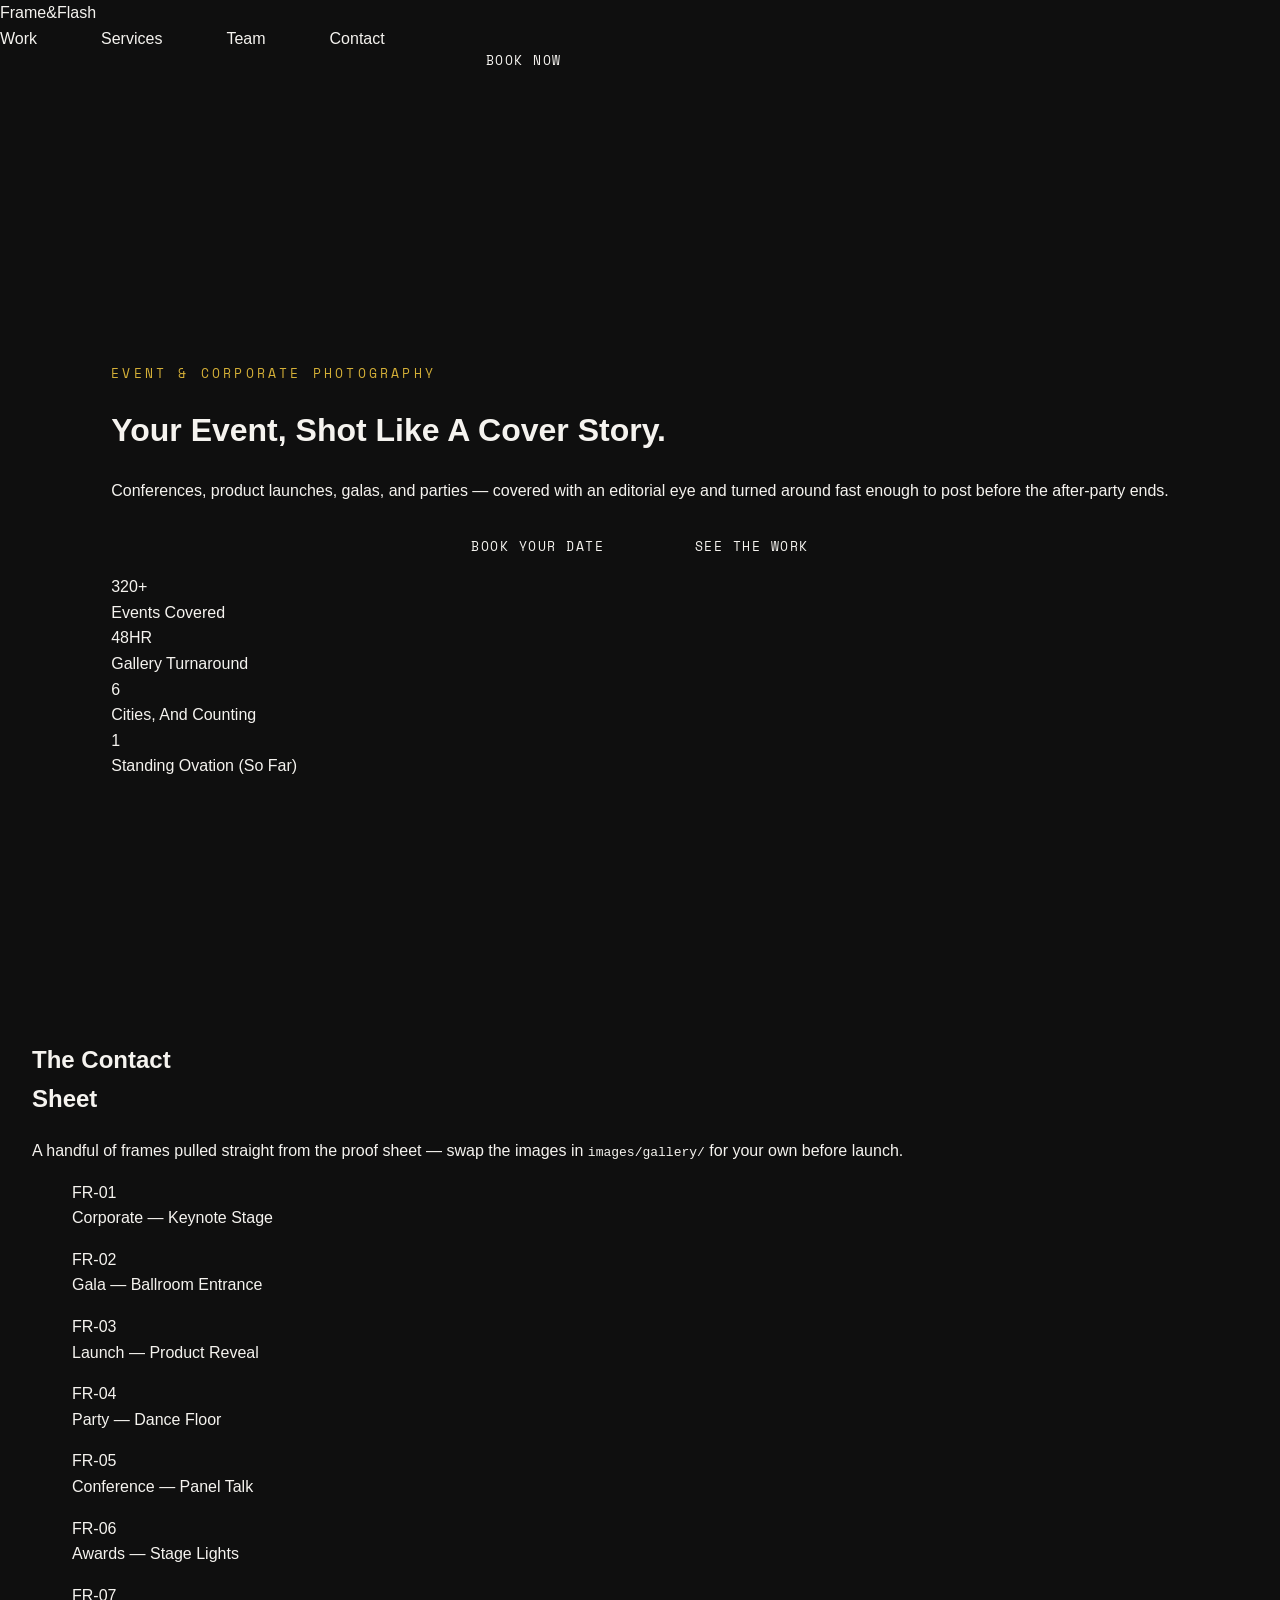
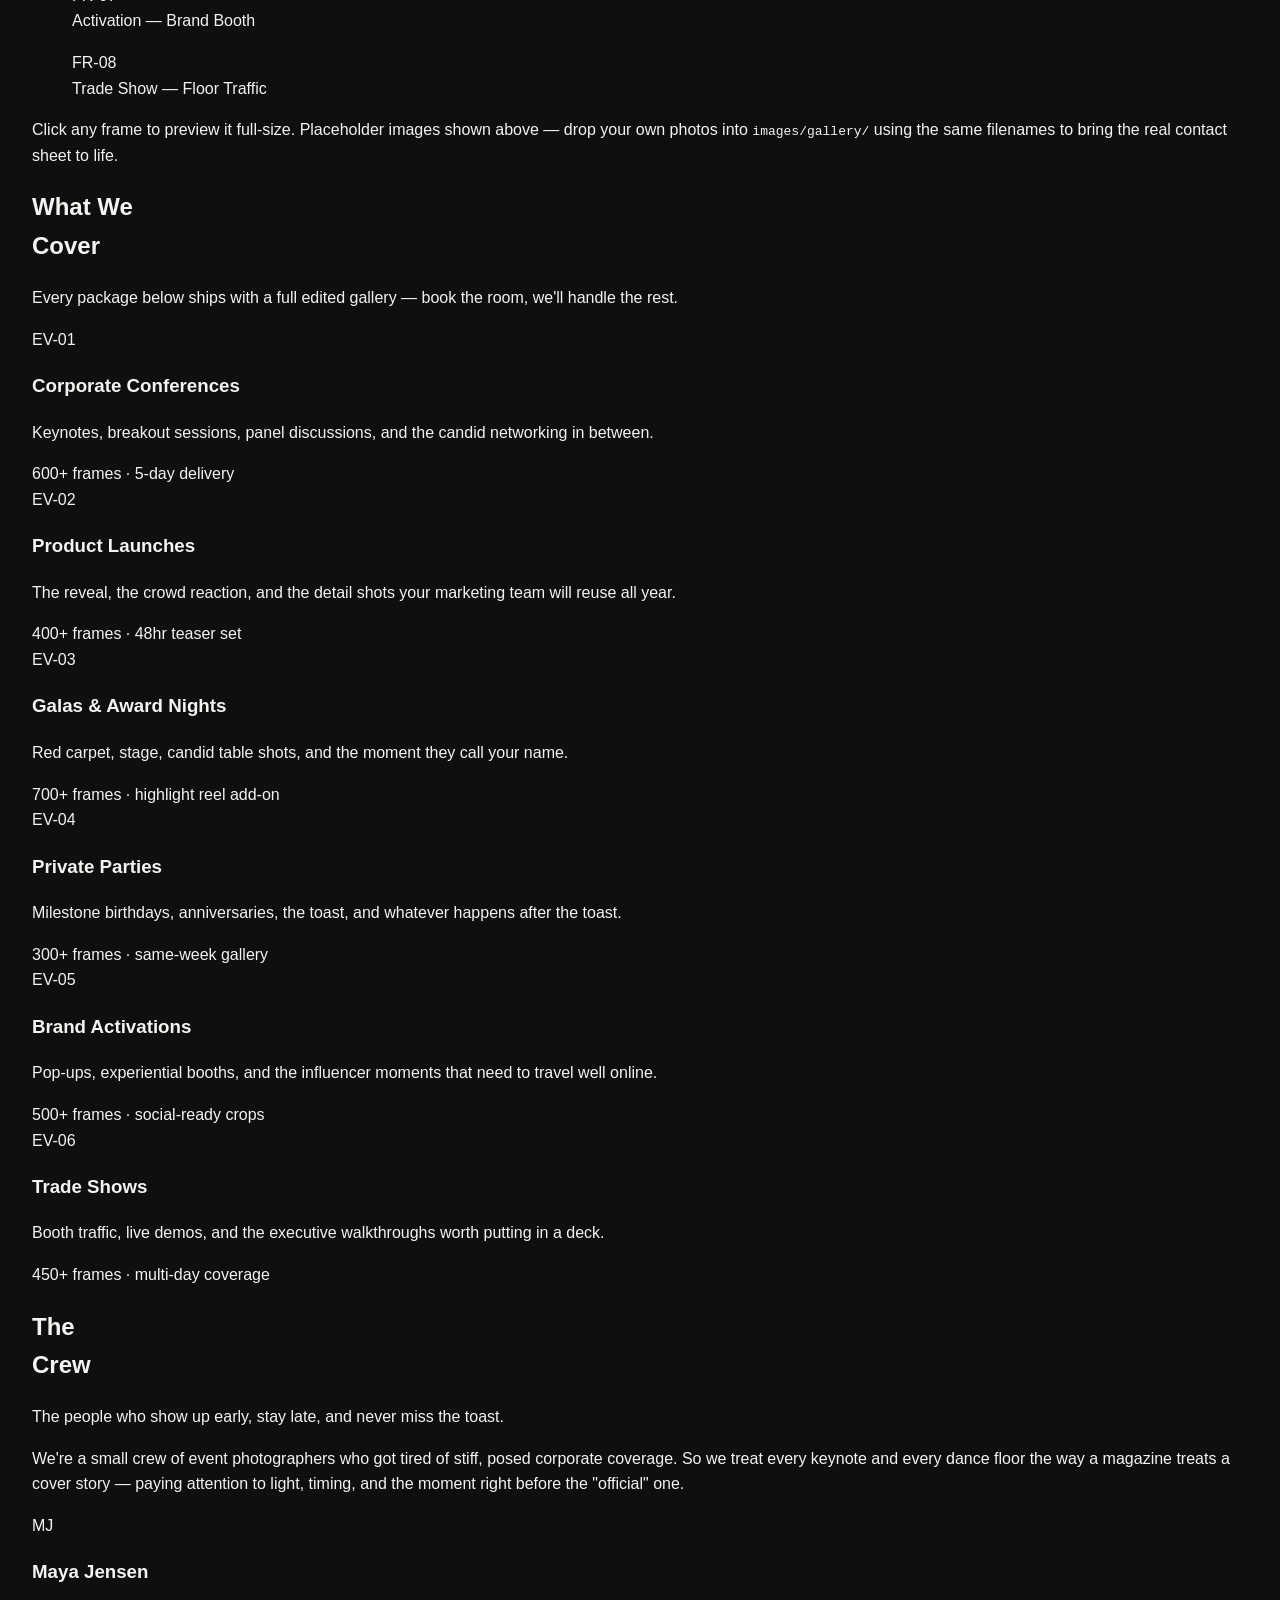
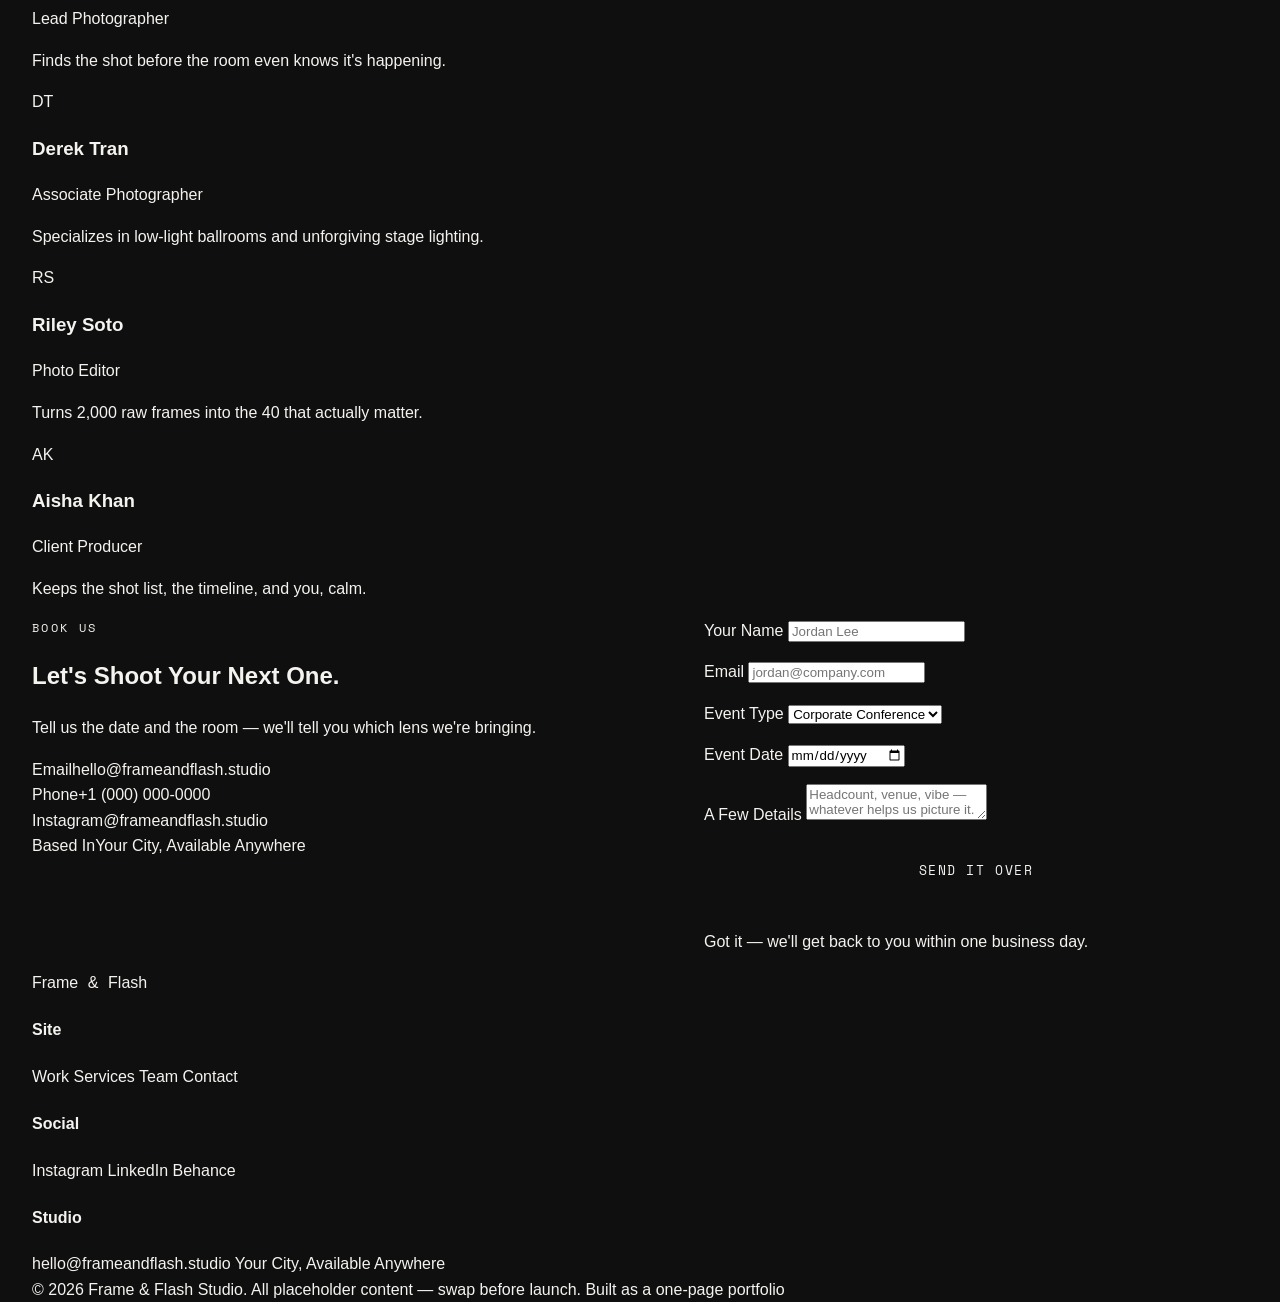
==== commit 3bf45079: "Update index.html" ====
--- a/index.html
+++ b/index.html
@@ -1,410 +1,340 @@
 <!DOCTYPE html>
 <html lang="en">
 <head>
-  <meta charset="UTF-8">
-  <meta name="viewport" content="width=device-width, initial-scale=1.0">
-  <title>Elena Voss — Photography</title>
-  <meta name="description" content="Elena Voss is a cinematic photographer specializing in landscape, portrait, wedding, nature and street photography. View the full portfolio, services and studio story.">
-
-  <!-- Fonts: Fraunces (display), Inter (body), Space Mono (utility/data) -->
-  <link rel="preconnect" href="https://fonts.googleapis.com">
-  <link rel="preconnect" href="https://fonts.gstatic.com" crossorigin>
-  <link href="https://fonts.googleapis.com/css2?family=Fraunces:ital,opsz,wght@0,9..144,300;0,9..144,400;0,9..144,500;1,9..144,400&family=Inter:wght@300;400;500;600&family=Space+Mono:wght@400;700&display=swap" rel="stylesheet">
-
-  <link rel="stylesheet" href="css/style.css">
-  <link rel="stylesheet" href="css/responsive.css">
-  <link rel="stylesheet" href="css/animations.css">
+<meta charset="UTF-8">
+<meta name="viewport" content="width=device-width, initial-scale=1.0">
+<title>Frame &amp; Flash — Event Photography</title>
+<meta name="description" content="Frame & Flash Studio covers corporate conferences, product launches, galas, private parties, brand activations and trade shows with an editorial eye and a fast turnaround.">
+
+<link rel="preconnect" href="https://fonts.googleapis.com">
+<link rel="preconnect" href="https://fonts.gstatic.com" crossorigin>
+<link href="https://fonts.googleapis.com/css2?family=Anton&family=Archivo:ital,wght@0,400;0,500;0,600;0,700;0,800;0,900;1,500&family=Space+Mono:wght@400;700&display=swap" rel="stylesheet">
+
+<link rel="stylesheet" href="css/style.css">
+<link rel="stylesheet" href="css/responsive.css">
+<link rel="stylesheet" href="css/animations.css">
 </head>
 <body>
 
-  <!-- Film-grain / vignette overlay for cinematic atmosphere -->
-  <div class="grain-overlay" aria-hidden="true"></div>
-
-  <!-- ============ NAVIGATION ============ -->
-  <header class="site-header" id="site-header">
-    <nav class="navbar" aria-label="Primary navigation">
-      <a href="#hero" class="logo">
-        <span class="logo-mark">EV</span>
-        <span class="logo-text">Elena&nbsp;Voss</span>
-      </a>
-
-      <ul class="nav-links" id="nav-links">
-        <li><a href="#hero" class="nav-link active-link" data-nav>Home</a></li>
-        <li><a href="#gallery" class="nav-link" data-nav>Portfolio</a></li>
-        <li><a href="#about" class="nav-link" data-nav>About</a></li>
-        <li><a href="#services" class="nav-link" data-nav>Services</a></li>
-        <li><a href="#contact" class="nav-link" data-nav>Contact</a></li>
-      </ul>
-
-      <button class="menu-toggle" id="menu-toggle" aria-label="Open menu" aria-expanded="false" aria-controls="nav-links">
-        <span class="bar"></span>
-        <span class="bar"></span>
-        <span class="bar"></span>
-      </button>
-    </nav>
-  </header>
-
-  <main id="main-content">
-
-    <!-- ============ HERO ============ -->
-    <section class="hero" id="hero">
-      <div class="hero-bg parallax" data-speed="0.4" style="background-image:url('images/hero/hero.jpg');" role="img" aria-label="Cinematic landscape photograph by Elena Voss"></div>
-      <div class="hero-scrim"></div>
-
-      <div class="hero-content">
-        <p class="hero-eyebrow reveal">Photographer &amp; Visual Storyteller</p>
-        <h1 class="hero-title reveal">
-          <span class="hero-title-line">Elena</span>
-          <span class="hero-title-line hero-title-italic">Voss</span>
-        </h1>
-        <p class="hero-tagline reveal">Light, held still.</p>
-        <div class="hero-actions reveal">
-          <a href="#gallery" class="btn btn-primary ripple">View Portfolio</a>
-          <a href="#contact" class="btn btn-outline ripple">Book a Session</a>
-        </div>
-      </div>
-
-      <button class="scroll-cue" id="scroll-cue" aria-label="Scroll to gallery">
-        <span class="scroll-cue-line"></span>
-        <span class="scroll-cue-text">Scroll</span>
-      </button>
-    </section>
-
-    <!-- ============ FEATURED GALLERY ============ -->
-    <section class="gallery-section" id="gallery">
-      <div class="container">
-        <div class="section-heading">
-          <p class="eyebrow">Selected Work</p>
-          <h2 class="section-title">The Portfolio</h2>
-        </div>
-
-        <div class="filter-bar" role="tablist" aria-label="Filter gallery by category">
-          <button class="filter-btn active" data-filter="all" role="tab" aria-selected="true">All</button>
-          <button class="filter-btn" data-filter="landscape" role="tab" aria-selected="false">Landscape</button>
-          <button class="filter-btn" data-filter="portrait" role="tab" aria-selected="false">Portrait</button>
-          <button class="filter-btn" data-filter="wedding" role="tab" aria-selected="false">Wedding</button>
-          <button class="filter-btn" data-filter="nature" role="tab" aria-selected="false">Nature</button>
-          <button class="filter-btn" data-filter="street" role="tab" aria-selected="false">Street</button>
-        </div>
-
-        <div class="masonry-grid" id="masonry-grid">
-          <!-- Gallery items are duplicated in structure; each is a figure with data-category -->
-          <figure class="gallery-item span-tall" data-category="landscape">
-            <img src="images/gallery/landscape-01.jpg" alt="Misty mountain range at sunrise" loading="lazy">
-            <figcaption class="gallery-overlay">
-              <span class="gallery-cat">Landscape</span>
-              <span class="gallery-name">Ridgeline, Dawn</span>
-            </figcaption>
-          </figure>
-
-          <figure class="gallery-item" data-category="portrait">
-            <img src="images/gallery/portrait-01.jpg" alt="Studio portrait with dramatic side lighting" loading="lazy">
-            <figcaption class="gallery-overlay">
-              <span class="gallery-cat">Portrait</span>
-              <span class="gallery-name">Chiaroscuro Study</span>
-            </figcaption>
-          </figure>
-
-          <figure class="gallery-item" data-category="street">
-            <img src="images/gallery/street-01.jpg" alt="Candid street scene at night with neon reflections" loading="lazy">
-            <figcaption class="gallery-overlay">
-              <span class="gallery-cat">Street</span>
-              <span class="gallery-name">Neon District</span>
-            </figcaption>
-          </figure>
-
-          <figure class="gallery-item span-tall" data-category="wedding">
-            <img src="images/gallery/wedding-01.jpg" alt="Bride and groom silhouette during golden hour" loading="lazy">
-            <figcaption class="gallery-overlay">
-              <span class="gallery-cat">Wedding</span>
-              <span class="gallery-name">Golden Hour Vows</span>
-            </figcaption>
-          </figure>
-
-          <figure class="gallery-item" data-category="nature">
-            <img src="images/gallery/nature-01.jpg" alt="Macro photograph of dew on a leaf" loading="lazy">
-            <figcaption class="gallery-overlay">
-              <span class="gallery-cat">Nature</span>
-              <span class="gallery-name">Quiet Dew</span>
-            </figcaption>
-          </figure>
-
-          <figure class="gallery-item" data-category="landscape">
-            <img src="images/gallery/landscape-02.jpg" alt="Coastal cliffs under stormy sky" loading="lazy">
-            <figcaption class="gallery-overlay">
-              <span class="gallery-cat">Landscape</span>
-              <span class="gallery-name">Storm Line</span>
-            </figcaption>
-          </figure>
-
-          <figure class="gallery-item span-tall" data-category="portrait">
-            <img src="images/gallery/portrait-02.jpg" alt="Outdoor natural light portrait of a woman" loading="lazy">
-            <figcaption class="gallery-overlay">
-              <span class="gallery-cat">Portrait</span>
-              <span class="gallery-name">Amber Light</span>
-            </figcaption>
-          </figure>
-
-          <figure class="gallery-item" data-category="street">
-            <img src="images/gallery/street-02.jpg" alt="Busy market street with motion blur" loading="lazy">
-            <figcaption class="gallery-overlay">
-              <span class="gallery-cat">Street</span>
-              <span class="gallery-name">Market Rush</span>
-            </figcaption>
-          </figure>
-
-          <figure class="gallery-item" data-category="nature">
-            <img src="images/gallery/nature-02.jpg" alt="Forest canopy from below" loading="lazy">
-            <figcaption class="gallery-overlay">
-              <span class="gallery-cat">Nature</span>
-              <span class="gallery-name">Canopy</span>
-            </figcaption>
-          </figure>
-
-          <figure class="gallery-item span-tall" data-category="wedding">
-            <img src="images/gallery/wedding-02.jpg" alt="Wedding reception details on table" loading="lazy">
-            <figcaption class="gallery-overlay">
-              <span class="gallery-cat">Wedding</span>
-              <span class="gallery-name">The Details</span>
-            </figcaption>
-          </figure>
-
-          <figure class="gallery-item" data-category="landscape">
-            <img src="images/gallery/landscape-03.jpg" alt="Desert dunes at dusk" loading="lazy">
-            <figcaption class="gallery-overlay">
-              <span class="gallery-cat">Landscape</span>
-              <span class="gallery-name">Dune Shadow</span>
-            </figcaption>
-          </figure>
-
-          <figure class="gallery-item" data-category="portrait">
-            <img src="images/gallery/portrait-03.jpg" alt="Black and white portrait close up" loading="lazy">
-            <figcaption class="gallery-overlay">
-              <span class="gallery-cat">Portrait</span>
-              <span class="gallery-name">Monochrome</span>
-            </figcaption>
-          </figure>
-        </div>
-      </div>
-    </section>
-
-    <!-- ============ ABOUT ============ -->
-    <section class="about-section" id="about">
-      <div class="container about-grid">
-        <div class="about-image reveal">
-          <img src="images/about/profile.jpg" alt="Portrait of Elena Voss holding a camera" loading="lazy">
-          <div class="about-frame" aria-hidden="true"></div>
-        </div>
-
-        <div class="about-content">
-          <p class="eyebrow reveal">The Studio</p>
-          <h2 class="section-title reveal">Behind the Lens</h2>
-          <p class="about-bio reveal">
-            For fifteen years, I have chased the moment just before and just after the obvious one —
-            the breath before a vow, the hush after a wave breaks. My work moves between continents
-            and quiet rooms, always in search of the same thing: light that tells the truth.
-          </p>
-          <p class="about-bio reveal">
-            Based between Lisbon and the coastline, I take on a limited number of commissions each
-            year so every frame gets the attention it deserves.
-          </p>
-
-          <div class="stats-grid reveal">
-            <div class="stat-item">
-              <span class="stat-number" data-count="15">0</span>
-              <span class="stat-suffix">+</span>
-              <p class="stat-label">Years Experience</p>
-            </div>
-            <div class="stat-item">
-              <span class="stat-number" data-count="420">0</span>
-              <span class="stat-suffix">+</span>
-              <p class="stat-label">Sessions Delivered</p>
-            </div>
-            <div class="stat-item">
-              <span class="stat-number" data-count="12">0</span>
-              <p class="stat-label">International Awards</p>
-            </div>
-            <div class="stat-item">
-              <span class="stat-number" data-count="34">0</span>
-              <p class="stat-label">Countries Shot In</p>
-            </div>
-          </div>
-        </div>
-      </div>
-    </section>
-
-    <!-- ============ SERVICES ============ -->
-    <section class="services-section" id="services">
-      <div class="container">
-        <div class="section-heading">
-          <p class="eyebrow">What I Offer</p>
-          <h2 class="section-title">Services</h2>
-        </div>
-
-        <div class="services-grid">
-          <article class="service-card reveal">
-            <span class="service-index">01</span>
-            <h3 class="service-title">Photography</h3>
-            <p class="service-desc">Fine-art prints and editorial sets crafted from long-form shoots on location.</p>
-          </article>
-          <article class="service-card reveal">
-            <span class="service-index">02</span>
-            <h3 class="service-title">Wedding</h3>
-            <p class="service-desc">Full-day coverage that favours candid emotion over posed formality.</p>
-          </article>
-          <article class="service-card reveal">
-            <span class="service-index">03</span>
-            <h3 class="service-title">Events</h3>
-            <p class="service-desc">Discreet, fast-paced coverage for launches, galas and private gatherings.</p>
-          </article>
-          <article class="service-card reveal">
-            <span class="service-index">04</span>
-            <h3 class="service-title">Commercial</h3>
-            <p class="service-desc">Brand and product photography built for campaigns and catalogues.</p>
-          </article>
-          <article class="service-card reveal">
-            <span class="service-index">05</span>
-            <h3 class="service-title">Portrait</h3>
-            <p class="service-desc">Studio or natural-light sessions, individual or family, printed archival-grade.</p>
-          </article>
-          <article class="service-card reveal">
-            <span class="service-index">06</span>
-            <h3 class="service-title">Travel</h3>
-            <p class="service-desc">Documentary-style travel stories shot on assignment across five continents.</p>
-          </article>
-        </div>
-      </div>
-    </section>
-
-    <!-- ============ TESTIMONIALS ============ -->
-    <section class="testimonials-section" id="testimonials">
-      <div class="container">
-        <div class="section-heading">
-          <p class="eyebrow">Kind Words</p>
-          <h2 class="section-title">Client Testimonials</h2>
-        </div>
-
-        <div class="testimonials-track">
-          <blockquote class="testimonial-card reveal">
-            <div class="stars" aria-label="5 out of 5 stars">★★★★★</div>
-            <p class="testimonial-text">Elena disappeared into the day and somehow captured every part of it we actually felt.</p>
-            <footer class="testimonial-author">— Marta &amp; Joao, Wedding Client</footer>
-          </blockquote>
-          <blockquote class="testimonial-card reveal">
-            <div class="stars" aria-label="5 out of 5 stars">★★★★★</div>
-            <p class="testimonial-text">The most patient, precise photographer I've worked with. The prints still stop me in the hallway.</p>
-            <footer class="testimonial-author">— Daniel R., Portrait Client</footer>
-          </blockquote>
-          <blockquote class="testimonial-card reveal">
-            <div class="stars" aria-label="5 out of 5 stars">★★★★★</div>
-            <p class="testimonial-text">Our campaign shots looked like something from a magazine, not a product shoot.</p>
-            <footer class="testimonial-author">— Noor K., Creative Director</footer>
-          </blockquote>
-        </div>
-      </div>
-    </section>
-
-    <!-- ============ CONTACT ============ -->
-    <section class="contact-section" id="contact">
-      <div class="container contact-grid">
+<!-- ===================== NAV ===================== -->
+<nav class="site-nav">
+  <a href="#top" class="brand">Frame<span>&amp;</span>Flash</a>
+  <ul class="nav-links" id="navLinks">
+    <li><a href="#work" data-nav>Work</a></li>
+    <li><a href="#services" data-nav>Services</a></li>
+    <li><a href="#team" data-nav>Team</a></li>
+    <li><a href="#contact" data-nav>Contact</a></li>
+    <li><a href="#contact" class="btn btn-solid" style="margin-top:.5rem;" data-nav>Book Now</a></li>
+  </ul>
+  <button class="nav-toggle" id="navToggle" aria-label="Toggle menu" aria-expanded="false" aria-controls="navLinks">
+    <svg viewBox="0 0 24 24" fill="none" stroke="currentColor" stroke-width="2"><path d="M3 6h18M3 12h18M3 18h18"/></svg>
+  </button>
+</nav>
+
+<!-- ===================== HERO / ADVERTISEMENT ===================== -->
+<header class="hero" id="top">
+  <div class="flash-sweep"></div>
+  <div class="hero-stripe"></div>
+  <div class="container hero-inner">
+    <p class="eyebrow hero-eyebrow">Event &amp; Corporate Photography</p>
+    <h1>
+      <span class="line"><span>Your Event,</span></span>
+      <span class="line"><span>Shot Like A</span></span>
+      <span class="line"><span>Cover Story.</span></span>
+    </h1>
+    <p class="hero-sub">
+      Conferences, product launches, galas, and parties — covered with an editorial eye
+      and turned around fast enough to post before the after-party ends.
+    </p>
+    <div class="hero-actions">
+      <a href="#contact" class="btn btn-solid">Book Your Date</a>
+      <a href="#work" class="btn btn-ghost-light">See The Work</a>
+    </div>
+
+    <div class="hero-stats">
+      <div class="stat"><div class="num">320+</div><div class="lab">Events Covered</div></div>
+      <div class="stat"><div class="num">48HR</div><div class="lab">Gallery Turnaround</div></div>
+      <div class="stat"><div class="num">6</div><div class="lab">Cities, And Counting</div></div>
+      <div class="stat"><div class="num">1</div><div class="lab">Standing Ovation (So Far)</div></div>
+    </div>
+  </div>
+</header>
+
+<main>
+
+<!-- ===================== SAMPLE PHOTOS — CONTACT SHEET ===================== -->
+<section class="bg-paper" id="work">
+  <div class="container">
+    <div class="section-head reveal">
+      <h2>The Contact<br>Sheet</h2>
+      <p class="section-sub">A handful of frames pulled straight from the proof sheet — swap the images in <code>images/gallery/</code> for your own before launch.</p>
+    </div>
+
+    <div class="filmstrip reveal">
+      <div class="sprockets top" aria-hidden="true">
+        <span></span><span></span><span></span><span></span><span></span><span></span><span></span><span></span><span></span><span></span><span></span><span></span><span></span><span></span><span></span><span></span><span></span><span></span>
+      </div>
+
+      <div class="frames-grid" id="framesGrid">
+        <figure class="frame" data-index="0">
+          <img src="images/gallery/event-01.jpg" alt="Keynote speaker on stage at a corporate conference" loading="lazy" onerror="this.style.display='none'">
+          <span class="tag">FR-01</span>
+          <figcaption class="cap">Corporate — Keynote Stage</figcaption>
+        </figure>
+        <figure class="frame" data-index="1">
+          <img src="images/gallery/event-02.jpg" alt="Guests arriving at a gala ballroom entrance" loading="lazy" onerror="this.style.display='none'">
+          <span class="tag">FR-02</span>
+          <figcaption class="cap">Gala — Ballroom Entrance</figcaption>
+        </figure>
+        <figure class="frame" data-index="2">
+          <img src="images/gallery/event-03.jpg" alt="Product reveal moment at a launch event" loading="lazy" onerror="this.style.display='none'">
+          <span class="tag">FR-03</span>
+          <figcaption class="cap">Launch — Product Reveal</figcaption>
+        </figure>
+        <figure class="frame" data-index="3">
+          <img src="images/gallery/event-04.jpg" alt="Crowd on the dance floor at a private party" loading="lazy" onerror="this.style.display='none'">
+          <span class="tag">FR-04</span>
+          <figcaption class="cap">Party — Dance Floor</figcaption>
+        </figure>
+        <figure class="frame" data-index="4">
+          <img src="images/gallery/event-05.jpg" alt="Panel discussion at an industry conference" loading="lazy" onerror="this.style.display='none'">
+          <span class="tag">FR-05</span>
+          <figcaption class="cap">Conference — Panel Talk</figcaption>
+        </figure>
+        <figure class="frame" data-index="5">
+          <img src="images/gallery/event-06.jpg" alt="Stage lighting at an awards ceremony" loading="lazy" onerror="this.style.display='none'">
+          <span class="tag">FR-06</span>
+          <figcaption class="cap">Awards — Stage Lights</figcaption>
+        </figure>
+        <figure class="frame" data-index="6">
+          <img src="images/gallery/event-07.jpg" alt="Attendees engaging with a brand activation booth" loading="lazy" onerror="this.style.display='none'">
+          <span class="tag">FR-07</span>
+          <figcaption class="cap">Activation — Brand Booth</figcaption>
+        </figure>
+        <figure class="frame" data-index="7">
+          <img src="images/gallery/event-08.jpg" alt="Busy trade show floor with foot traffic" loading="lazy" onerror="this.style.display='none'">
+          <span class="tag">FR-08</span>
+          <figcaption class="cap">Trade Show — Floor Traffic</figcaption>
+        </figure>
+      </div>
+
+      <div class="sprockets bottom" aria-hidden="true">
+        <span></span><span></span><span></span><span></span><span></span><span></span><span></span><span></span><span></span><span></span><span></span><span></span><span></span><span></span><span></span><span></span><span></span><span></span>
+      </div>
+    </div>
+    <p class="work-note">Click any frame to preview it full-size. Placeholder images shown above — drop your own photos into <code>images/gallery/</code> using the same filenames to bring the real contact sheet to life.</p>
+  </div>
+</section>
+
+<!-- ===================== EVENTS — SERVICES WE OFFER ===================== -->
+<section class="bg-ink" id="services">
+  <div class="container">
+    <div class="section-head reveal">
+      <h2>What We<br>Cover</h2>
+      <p class="section-sub">Every package below ships with a full edited gallery — book the room, we'll handle the rest.</p>
+    </div>
+
+    <div class="passes-grid">
+      <div class="pass reveal" style="--accent:var(--cobalt)">
+        <div class="pass-stub"><span>EV-01</span></div>
+        <div class="pass-body">
+          <h3>Corporate Conferences</h3>
+          <p>Keynotes, breakout sessions, panel discussions, and the candid networking in between.</p>
+          <div class="pass-meta">600+ frames · 5-day delivery</div>
+        </div>
+      </div>
+
+      <div class="pass reveal" style="--accent:var(--flash)">
+        <div class="pass-stub"><span>EV-02</span></div>
+        <div class="pass-body">
+          <h3>Product Launches</h3>
+          <p>The reveal, the crowd reaction, and the detail shots your marketing team will reuse all year.</p>
+          <div class="pass-meta">400+ frames · 48hr teaser set</div>
+        </div>
+      </div>
+
+      <div class="pass reveal" style="--accent:var(--acid)">
+        <div class="pass-stub"><span>EV-03</span></div>
+        <div class="pass-body">
+          <h3>Galas &amp; Award Nights</h3>
+          <p>Red carpet, stage, candid table shots, and the moment they call your name.</p>
+          <div class="pass-meta">700+ frames · highlight reel add-on</div>
+        </div>
+      </div>
+
+      <div class="pass reveal" style="--accent:var(--cobalt)">
+        <div class="pass-stub"><span>EV-04</span></div>
+        <div class="pass-body">
+          <h3>Private Parties</h3>
+          <p>Milestone birthdays, anniversaries, the toast, and whatever happens after the toast.</p>
+          <div class="pass-meta">300+ frames · same-week gallery</div>
+        </div>
+      </div>
+
+      <div class="pass reveal" style="--accent:var(--flash)">
+        <div class="pass-stub"><span>EV-05</span></div>
+        <div class="pass-body">
+          <h3>Brand Activations</h3>
+          <p>Pop-ups, experiential booths, and the influencer moments that need to travel well online.</p>
+          <div class="pass-meta">500+ frames · social-ready crops</div>
+        </div>
+      </div>
+
+      <div class="pass reveal" style="--accent:var(--acid)">
+        <div class="pass-stub"><span>EV-06</span></div>
+        <div class="pass-body">
+          <h3>Trade Shows</h3>
+          <p>Booth traffic, live demos, and the executive walkthroughs worth putting in a deck.</p>
+          <div class="pass-meta">450+ frames · multi-day coverage</div>
+        </div>
+      </div>
+    </div>
+  </div>
+</section>
+
+<!-- ===================== ABOUT US — THE TEAM ===================== -->
+<section class="bg-paper" id="team">
+  <div class="container">
+    <div class="section-head reveal">
+      <h2>The<br>Crew</h2>
+      <p class="section-sub">The people who show up early, stay late, and never miss the toast.</p>
+    </div>
+
+    <p class="about-lead reveal">
+      We're a small crew of event photographers who got tired of stiff, posed corporate coverage.
+      So we treat every keynote and every dance floor the way a magazine treats a cover story —
+      paying attention to light, timing, and the moment right before the "official" one.
+    </p>
+
+    <div class="crew-grid">
+      <div class="crew-card reveal" style="--r:-1.2deg">
+        <div class="crew-avatar" style="--av:var(--cobalt)">MJ</div>
+        <h3>Maya Jensen</h3>
+        <span class="crew-role">Lead Photographer</span>
+        <p>Finds the shot before the room even knows it's happening.</p>
+      </div>
+      <div class="crew-card reveal" style="--r:1deg">
+        <div class="crew-avatar" style="--av:var(--flash)">DT</div>
+        <h3>Derek Tran</h3>
+        <span class="crew-role">Associate Photographer</span>
+        <p>Specializes in low-light ballrooms and unforgiving stage lighting.</p>
+      </div>
+      <div class="crew-card reveal" style="--r:-0.8deg">
+        <div class="crew-avatar" style="--av:var(--acid)">RS</div>
+        <h3>Riley Soto</h3>
+        <span class="crew-role">Photo Editor</span>
+        <p>Turns 2,000 raw frames into the 40 that actually matter.</p>
+      </div>
+      <div class="crew-card reveal" style="--r:1.4deg">
+        <div class="crew-avatar" style="--av:var(--cobalt)">AK</div>
+        <h3>Aisha Khan</h3>
+        <span class="crew-role">Client Producer</span>
+        <p>Keeps the shot list, the timeline, and you, calm.</p>
+      </div>
+    </div>
+  </div>
+</section>
+
+<!-- ===================== CONTACT US ===================== -->
+<section class="bg-ink" id="contact">
+  <div class="container">
+    <div class="contact-grid">
+      <div class="contact-left reveal">
+        <p class="eyebrow" style="color:var(--acid); margin-bottom:1rem;">Book Us</p>
+        <h2>Let's Shoot Your Next One.</h2>
+        <p>Tell us the date and the room — we'll tell you which lens we're bringing.</p>
         <div class="contact-info">
-          <p class="eyebrow reveal">Get In Touch</p>
-          <h2 class="section-title reveal">Let's Make Something Timeless</h2>
-          <p class="contact-lead reveal">Tell me about your story and I'll get back to you within two business days.</p>
-
-          <ul class="contact-details reveal">
-            <li>
-              <span class="contact-label">Email</span>
-              <a href="mailto:hello@elenavoss.com">hello@elenavoss.com</a>
-            </li>
-            <li>
-              <span class="contact-label">Phone</span>
-              <a href="tel:+15551234567">+1 (555) 123-4567</a>
-            </li>
-            <li>
-              <span class="contact-label">Studio</span>
-              <span>Lisbon, Portugal</span>
-            </li>
-          </ul>
-
-          <div class="map-placeholder reveal" role="img" aria-label="Map showing studio location in Lisbon, Portugal">
-            <span>Map Preview</span>
-          </div>
-        </div>
-
-        <form class="contact-form reveal" id="contact-form" novalidate>
-          <div class="form-row">
-            <label for="name">Name</label>
-            <input type="text" id="name" name="name" required aria-required="true">
-          </div>
-          <div class="form-row">
-            <label for="email">Email</label>
-            <input type="email" id="email" name="email" required aria-required="true">
-          </div>
-          <div class="form-row">
-            <label for="subject">Session Type</label>
-            <select id="subject" name="subject">
-              <option value="portrait">Portrait</option>
-              <option value="wedding">Wedding</option>
-              <option value="commercial">Commercial</option>
-              <option value="travel">Travel</option>
-              <option value="other">Other</option>
-            </select>
-          </div>
-          <div class="form-row">
-            <label for="message">Message</label>
-            <textarea id="message" name="message" rows="4" required aria-required="true"></textarea>
-          </div>
-          <button type="submit" class="btn btn-primary ripple full-width">Send Message</button>
-          <p class="form-status" id="form-status" role="status" aria-live="polite"></p>
-        </form>
-      </div>
-    </section>
-  </main>
-
-  <!-- ============ FOOTER ============ -->
-  <footer class="site-footer">
-    <div class="container footer-grid">
-      <div class="footer-brand">
-        <span class="logo-mark">EV</span>
-        <span class="logo-text">Elena&nbsp;Voss</span>
-      </div>
-
-      <ul class="social-icons">
-        <li>
-          <a href="https://instagram.com" aria-label="Elena Voss on Instagram" target="_blank" rel="noopener">
-            <img src="images/icons/instagram.svg" alt="" width="20" height="20">
-          </a>
-        </li>
-        <li>
-          <a href="https://facebook.com" aria-label="Elena Voss on Facebook" target="_blank" rel="noopener">
-            <img src="images/icons/facebook.svg" alt="" width="20" height="20">
-          </a>
-        </li>
-        <li>
-          <a href="https://pinterest.com" aria-label="Elena Voss on Pinterest" target="_blank" rel="noopener">
-            <img src="images/icons/pinterest.svg" alt="" width="20" height="20">
-          </a>
-        </li>
-      </ul>
-
-      <p class="footer-copy">&copy; <span id="year"></span> Elena Voss Photography. All rights reserved.</p>
-    </div>
-  </footer>
-
-  <!-- ============ LIGHTBOX MODAL ============ -->
-  <div class="lightbox" id="lightbox" role="dialog" aria-modal="true" aria-label="Image preview" hidden>
-    <button class="lightbox-close" id="lightbox-close" aria-label="Close preview">&times;</button>
-    <button class="lightbox-nav lightbox-prev" id="lightbox-prev" aria-label="Previous image">&#8249;</button>
-    <figure class="lightbox-figure">
-      <img src="" alt="" id="lightbox-image">
-      <figcaption id="lightbox-caption"></figcaption>
-    </figure>
-    <button class="lightbox-nav lightbox-next" id="lightbox-next" aria-label="Next image">&#8250;</button>
-  </div>
-
-  <script src="js/navigation.js"></script>
-  <script src="js/gallery.js"></script>
-  <script src="js/main.js"></script>
+          <div><span class="lbl">Email</span><a href="mailto:hello@frameandflash.studio">hello@frameandflash.studio</a></div>
+          <div><span class="lbl">Phone</span><a href="tel:+10000000000">+1 (000) 000-0000</a></div>
+          <div><span class="lbl">Instagram</span><a href="#">@frameandflash.studio</a></div>
+          <div><span class="lbl">Based In</span><span>Your City, Available Anywhere</span></div>
+        </div>
+      </div>
+
+      <form class="contact-form reveal" id="contactForm" novalidate>
+        <div class="field">
+          <label for="name">Your Name</label>
+          <input type="text" id="name" placeholder="Jordan Lee" required aria-required="true">
+        </div>
+        <div class="field">
+          <label for="email">Email</label>
+          <input type="email" id="email" placeholder="jordan@company.com" required aria-required="true">
+        </div>
+        <div class="field">
+          <label for="etype">Event Type</label>
+          <select id="etype">
+            <option>Corporate Conference</option>
+            <option>Product Launch</option>
+            <option>Gala / Award Night</option>
+            <option>Private Party</option>
+            <option>Brand Activation</option>
+            <option>Trade Show</option>
+            <option>Something Else</option>
+          </select>
+        </div>
+        <div class="field">
+          <label for="edate">Event Date</label>
+          <input type="date" id="edate">
+        </div>
+        <div class="field">
+          <label for="msg">A Few Details</label>
+          <textarea id="msg" placeholder="Headcount, venue, vibe — whatever helps us picture it."></textarea>
+        </div>
+        <button type="submit" class="btn btn-solid">Send It Over</button>
+        <p class="form-msg" id="formMsg" role="status" aria-live="polite">Got it — we'll get back to you within one business day.</p>
+      </form>
+    </div>
+  </div>
+</section>
+
+</main>
+
+<!-- ===================== FOOTER ===================== -->
+<footer>
+  <div class="container">
+    <div class="footer-top">
+      <div class="footer-brand">Frame<span>&amp;</span>Flash</div>
+      <div class="footer-links">
+        <div>
+          <h4>Site</h4>
+          <a href="#work">Work</a>
+          <a href="#services">Services</a>
+          <a href="#team">Team</a>
+          <a href="#contact">Contact</a>
+        </div>
+        <div>
+          <h4>Social</h4>
+          <a href="#">Instagram</a>
+          <a href="#">LinkedIn</a>
+          <a href="#">Behance</a>
+        </div>
+        <div>
+          <h4>Studio</h4>
+          <span>hello@frameandflash.studio</span>
+          <span>Your City, Available Anywhere</span>
+        </div>
+      </div>
+    </div>
+    <div class="footer-bottom">
+      <span>© <span id="year"></span> Frame &amp; Flash Studio. All placeholder content — swap before launch.</span>
+      <span>Built as a one-page portfolio</span>
+    </div>
+  </div>
+</footer>
+
+<!-- ===================== LIGHTBOX ===================== -->
+<div class="lightbox" id="lightbox" role="dialog" aria-modal="true" aria-label="Image preview" hidden>
+  <button class="lightbox-close" id="lightboxClose" aria-label="Close preview">&times;</button>
+  <button class="lightbox-nav lightbox-prev" id="lightboxPrev" aria-label="Previous image">&#8249;</button>
+  <figure class="lightbox-figure">
+    <img src="" alt="" id="lightboxImage">
+    <figcaption id="lightboxCaption"></figcaption>
+  </figure>
+  <button class="lightbox-nav lightbox-next" id="lightboxNext" aria-label="Next image">&#8250;</button>
+</div>
+
+<script src="js/navigation.js"></script>
+<script src="js/gallery.js"></script>
+<script src="js/main.js"></script>
 </body>
 </html>
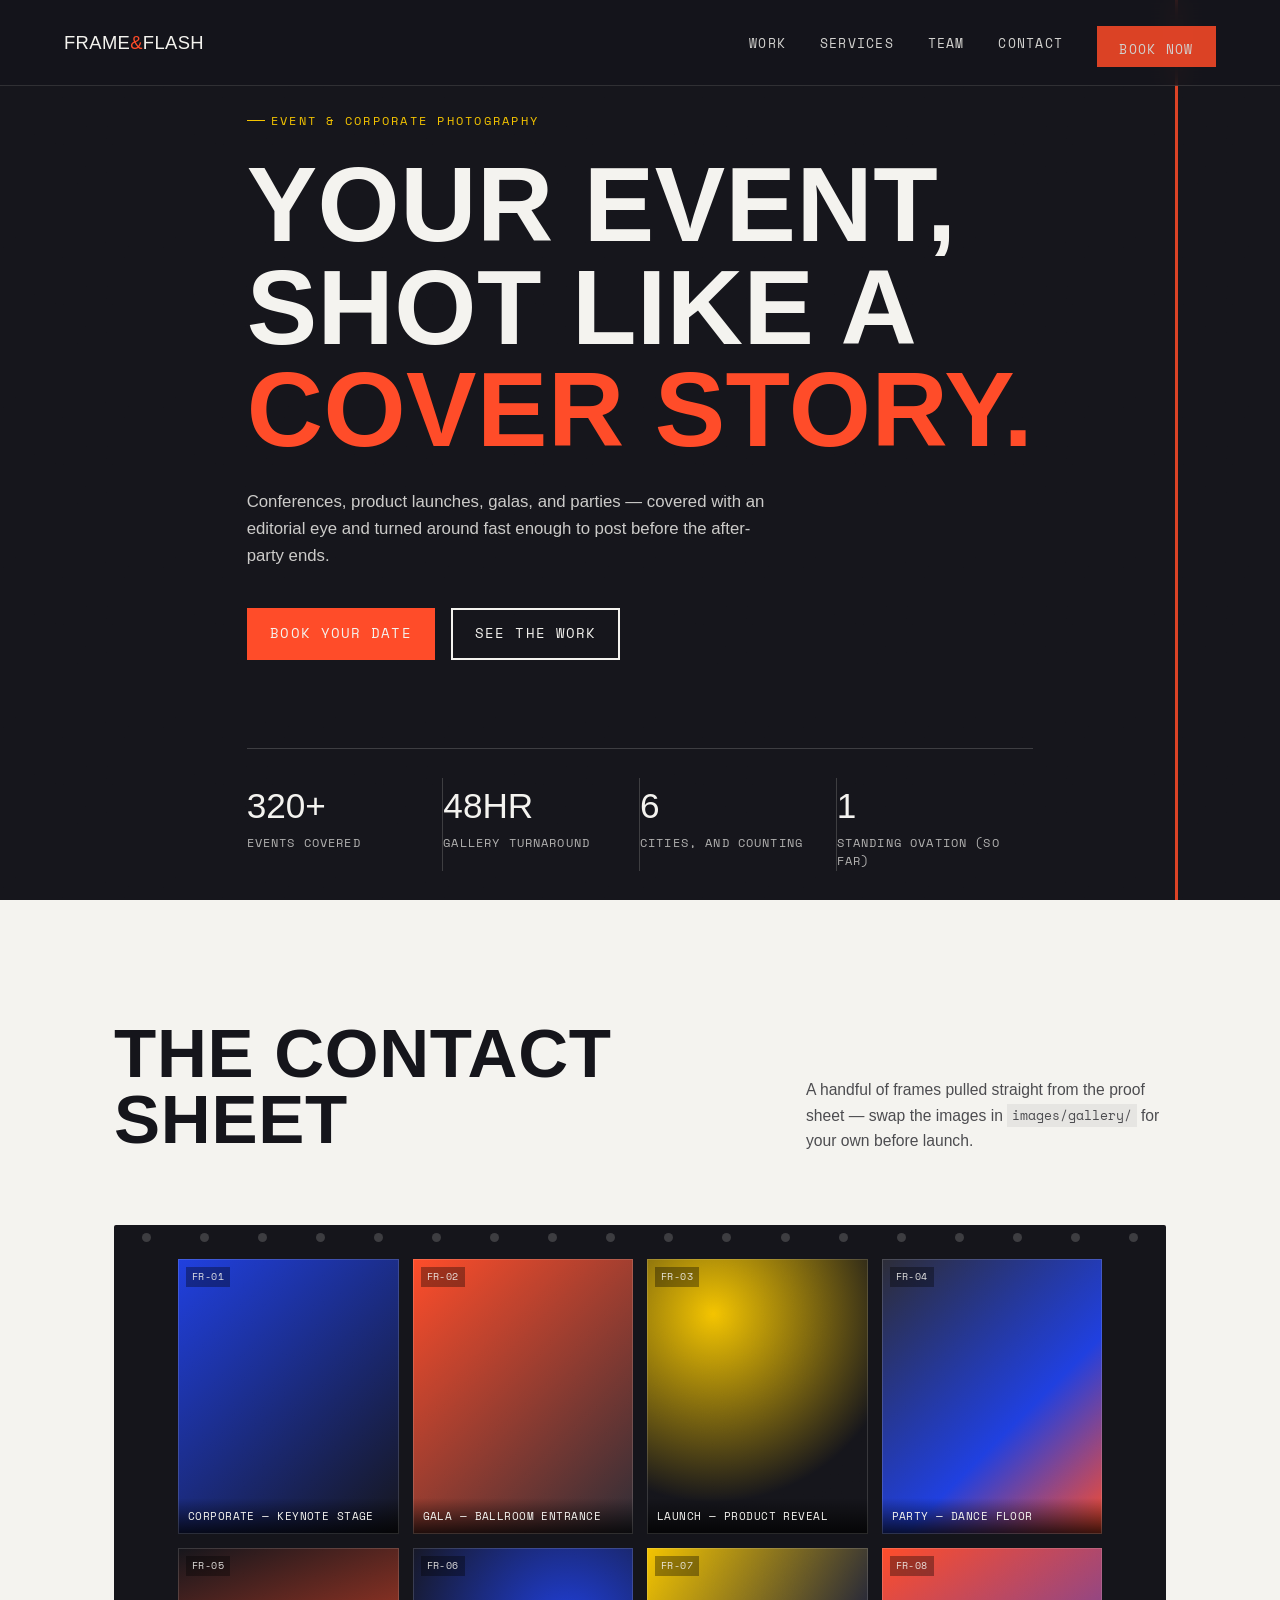
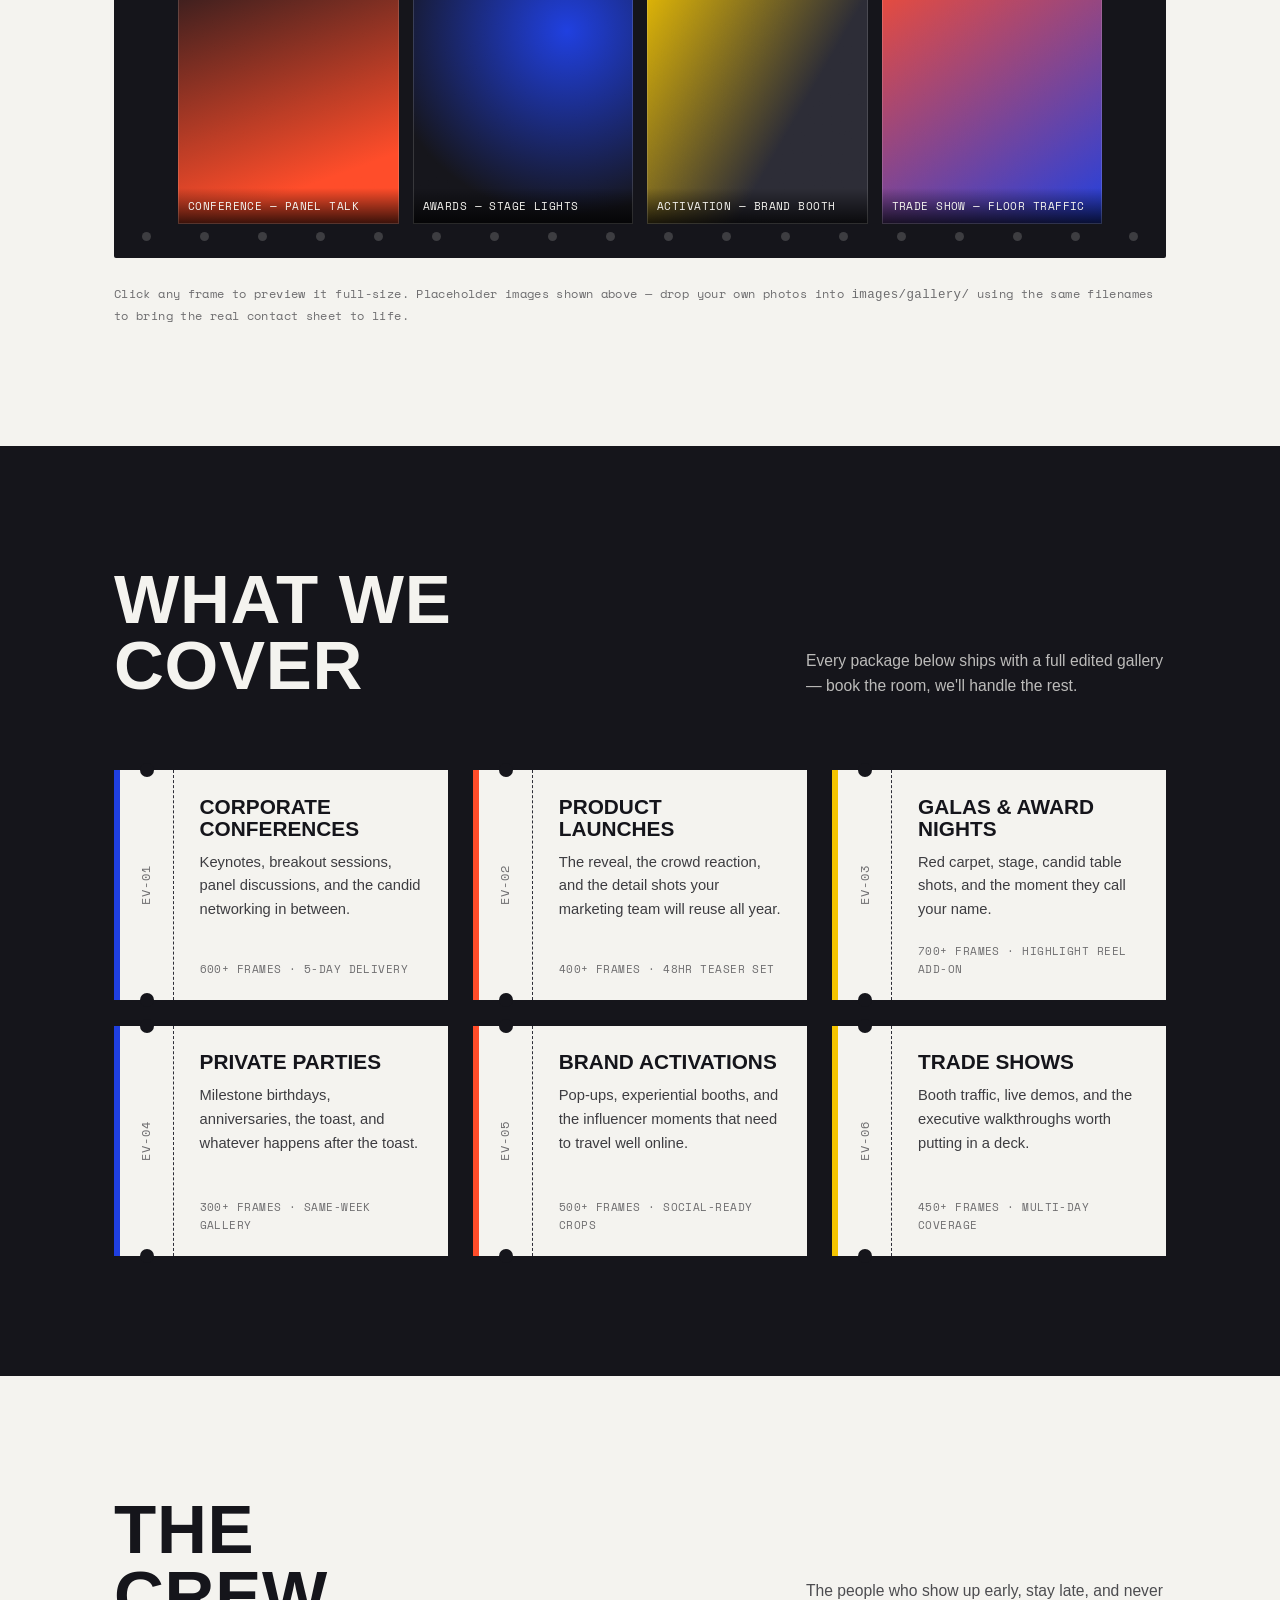
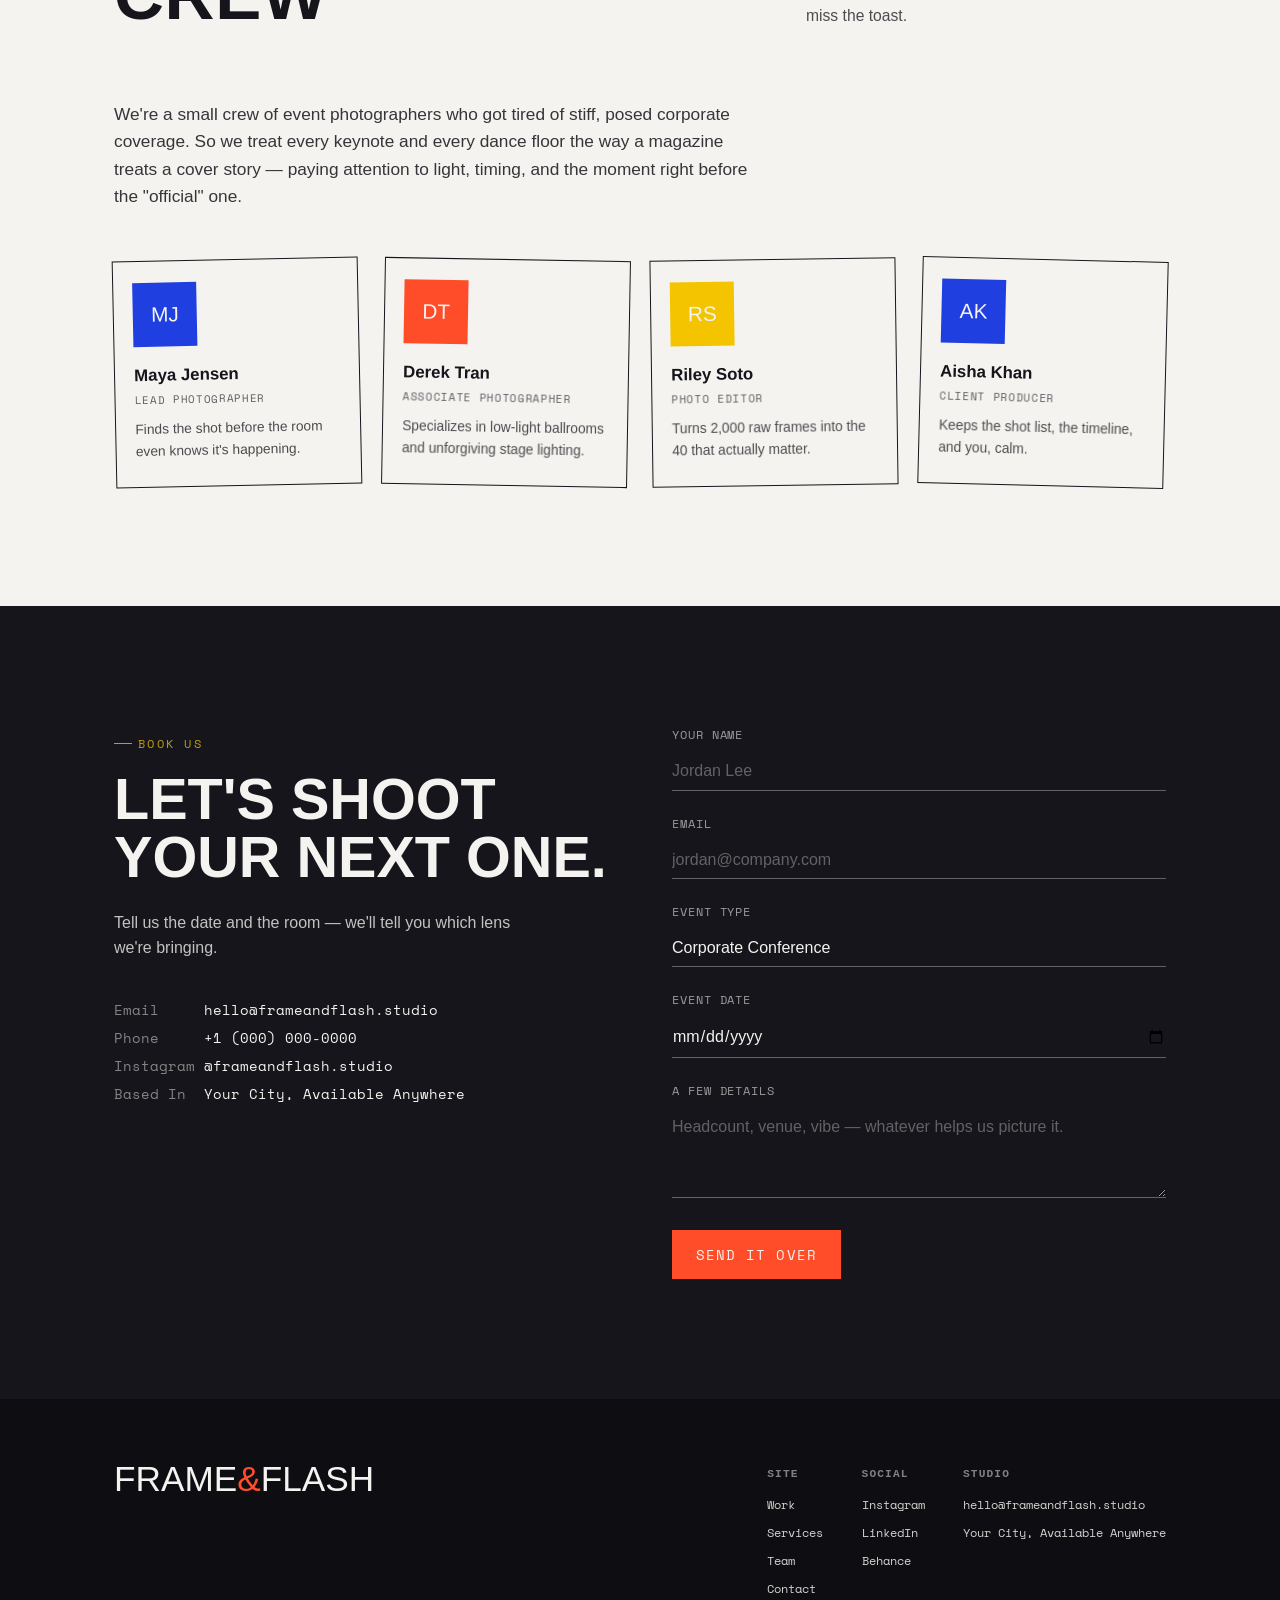
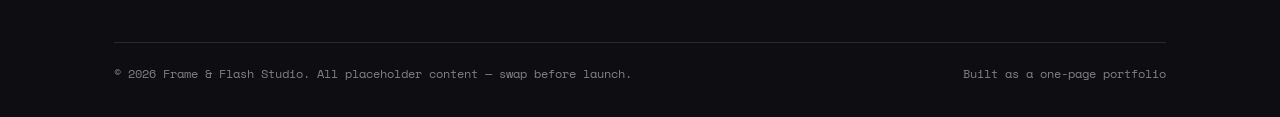
==== commit e22ca634: "Update title in index.html to MJMV Creatives" ====
--- a/index.html
+++ b/index.html
@@ -3,7 +3,7 @@
 <head>
 <meta charset="UTF-8">
 <meta name="viewport" content="width=device-width, initial-scale=1.0">
-<title>Frame &amp; Flash — Event Photography</title>
+<title>MJMV Creatives — Event Photography</title>
 <meta name="description" content="Frame & Flash Studio covers corporate conferences, product launches, galas, private parties, brand activations and trade shows with an editorial eye and a fast turnaround.">
 
 <link rel="preconnect" href="https://fonts.googleapis.com">
--- a/css/style.css
+++ b/css/style.css
@@ -1,770 +1,443 @@
 /* =========================================================
-   ELENA VOSS PHOTOGRAPHY — MAIN STYLESHEET
-   Design tokens, layout, and component styling.
+   FRAME & FLASH — MAIN STYLESHEET
+   Design tokens, base reset, and component styling.
+   (Keyframes + reveal transitions -> animations.css)
+   (Media queries -> responsive.css)
    ========================================================= */
 
-:root {
-  /* ---- Color tokens ---- */
-  --color-black: #0f0f0f;
-  --color-black-soft: #161616;
-  --color-charcoal: #1a1a1a;
-  --color-white: #f5f3ef;
-  --color-white-pure: #ffffff;
-  --color-gray: #8a8680;
-  --color-gray-dim: #5a574f;
-  --color-gold: #d4af37;
-  --color-gold-dim: #a8862c;
-
-  /* ---- Typography ---- */
-  --font-display: 'Fraunces', 'Georgia', serif;
-  --font-body: 'Inter', -apple-system, BlinkMacSystemFont, sans-serif;
-  --font-mono: 'Space Mono', monospace;
-
-  /* ---- Spacing scale ---- */
-  --space-xs: 0.5rem;
-  --space-sm: 1rem;
-  --space-md: 2rem;
-  --space-lg: 4rem;
-  --space-xl: 8rem;
-
-  /* ---- Layout ---- */
-  --container-width: 1280px;
-  --nav-height: 84px;
-
-  /* ---- Motion ---- */
-  --ease-cinematic: cubic-bezier(0.16, 1, 0.3, 1);
-  --dur-fast: 0.3s;
-  --dur-med: 0.6s;
-  --dur-slow: 1.2s;
-}
-
-/* ---------------------------------------------------------
-   Reset & base
-   --------------------------------------------------------- */
-*, *::before, *::after { box-sizing: border-box; }
-
-html {
-  scroll-behavior: smooth;
-}
-
-body {
-  margin: 0;
-  background: var(--color-black);
-  color: var(--color-white);
-  font-family: var(--font-body);
-  font-weight: 300;
-  line-height: 1.6;
-  -webkit-font-smoothing: antialiased;
-  overflow-x: hidden;
-}
-
-img { max-width: 100%; display: block; }
-
-a { color: inherit; text-decoration: none; }
-
-ul { list-style: none; margin: 0; padding: 0; }
-
-button { font-family: inherit; cursor: pointer; background: none; border: none; color: inherit; }
-
-input, select, textarea { font-family: inherit; }
-
-.container {
-  max-width: var(--container-width);
-  margin: 0 auto;
-  padding: 0 var(--space-md);
-}
-
-/* Visible keyboard focus everywhere */
-a:focus-visible,
-button:focus-visible,
-input:focus-visible,
-select:focus-visible,
-textarea:focus-visible {
-  outline: 2px solid var(--color-gold);
-  outline-offset: 3px;
-}
-
-/* Subtle film-grain overlay for cinematic texture */
-.grain-overlay {
-  position: fixed;
-  inset: 0;
-  pointer-events: none;
-  z-index: 999;
-  opacity: 0.035;
-  mix-blend-mode: overlay;
-  background-image: url("data:image/svg+xml,%3Csvg xmlns='http://www.w3.org/2000/svg' width='120' height='120'%3E%3Cfilter id='n'%3E%3CfeTurbulence type='fractalNoise' baseFrequency='0.9' numOctaves='2' stitchTiles='stitch'/%3E%3C/filter%3E%3Crect width='100%25' height='100%25' filter='url(%23n)'/%3E%3C/svg%3E");
-}
-
-.eyebrow {
-  font-family: var(--font-mono);
-  font-size: 0.75rem;
-  letter-spacing: 0.2em;
-  text-transform: uppercase;
-  color: var(--color-gold);
-  margin: 0 0 var(--space-sm);
-}
-
-.section-title {
-  font-family: var(--font-display);
-  font-weight: 400;
-  font-size: clamp(2rem, 4vw, 3.25rem);
-  margin: 0 0 var(--space-md);
-  color: var(--color-white-pure);
-}
-
-.section-heading {
-  text-align: center;
-  max-width: 640px;
-  margin: 0 auto var(--space-lg);
-}
-
-/* ---------------------------------------------------------
-   Buttons
-   --------------------------------------------------------- */
-.btn {
-  position: relative;
-  overflow: hidden;
-  display: inline-block;
-  padding: 1rem 2.25rem;
-  font-family: var(--font-mono);
-  font-size: 0.8rem;
-  letter-spacing: 0.12em;
-  text-transform: uppercase;
-  border: 1px solid transparent;
-  transition: background var(--dur-fast) var(--ease-cinematic), color var(--dur-fast) var(--ease-cinematic), border-color var(--dur-fast) var(--ease-cinematic);
-}
-
-.btn-primary {
-  background: var(--color-gold);
-  color: var(--color-black);
-}
-.btn-primary:hover { background: var(--color-gold-dim); }
-
-.btn-outline {
-  border-color: rgba(245, 243, 239, 0.35);
-  color: var(--color-white);
-}
-.btn-outline:hover { border-color: var(--color-gold); color: var(--color-gold); }
-
-.full-width { width: 100%; text-align: center; }
-
-/* ---------------------------------------------------------
-   Navigation
-   --------------------------------------------------------- */
-.site-header {
-  position: fixed;
-  top: 0; left: 0; right: 0;
-  z-index: 500;
-  background: transparent;
-  transition: background var(--dur-med) var(--ease-cinematic), box-shadow var(--dur-med) var(--ease-cinematic);
-}
-
-.site-header.scrolled {
-  background: rgba(15, 15, 15, 0.85);
-  backdrop-filter: blur(10px);
-  box-shadow: 0 1px 0 rgba(212, 175, 55, 0.15);
-}
-
-.navbar {
-  display: flex;
-  align-items: center;
-  justify-content: space-between;
-  max-width: var(--container-width);
-  margin: 0 auto;
-  height: var(--nav-height);
-  padding: 0 var(--space-md);
-}
-
-.logo {
-  display: flex;
-  align-items: center;
-  gap: 0.6rem;
-}
-
-.logo-mark {
-  font-family: var(--font-display);
-  font-style: italic;
-  font-size: 1.1rem;
-  color: var(--color-gold);
-  border: 1px solid var(--color-gold);
-  border-radius: 50%;
-  width: 34px; height: 34px;
-  display: flex; align-items: center; justify-content: center;
-}
-
-.logo-text {
-  font-family: var(--font-display);
-  font-size: 1.1rem;
-  letter-spacing: 0.02em;
-}
-
-.nav-links {
-  display: flex;
-  gap: var(--space-lg);
-}
-
-.nav-link {
-  position: relative;
-  font-size: 0.85rem;
-  letter-spacing: 0.08em;
-  text-transform: uppercase;
-  padding-bottom: 4px;
-}
-
-.nav-link::after {
-  content: "";
-  position: absolute;
-  left: 0; bottom: 0;
-  width: 0;
-  height: 1px;
-  background: var(--color-gold);
-  transition: width var(--dur-fast) var(--ease-cinematic);
-}
-
-.nav-link:hover::after,
-.nav-link.active-link::after {
-  width: 100%;
-}
-
-.menu-toggle {
-  display: none;
-  flex-direction: column;
-  gap: 5px;
-  width: 30px;
-}
-
-.menu-toggle .bar {
-  height: 1px;
-  width: 100%;
-  background: var(--color-white);
-  transition: transform var(--dur-fast) var(--ease-cinematic), opacity var(--dur-fast) var(--ease-cinematic);
-}
-
-/* ---------------------------------------------------------
-   Hero
-   --------------------------------------------------------- */
-.hero {
-  position: relative;
-  height: 100vh;
-  min-height: 640px;
-  display: flex;
-  align-items: center;
-  justify-content: center;
-  overflow: hidden;
-}
-
-.hero-bg {
-  position: absolute;
-  inset: -10% -5%;
-  background-size: cover;
-  background-position: center;
-  background-color: var(--color-charcoal);
-  animation: kenburns 24s ease-in-out infinite alternate;
-  will-change: transform;
-}
-
-.hero-scrim {
-  position: absolute;
-  inset: 0;
-  background: linear-gradient(180deg, rgba(15,15,15,0.55) 0%, rgba(15,15,15,0.35) 45%, rgba(15,15,15,0.9) 100%);
-}
-
-.hero-content {
-  position: relative;
-  z-index: 2;
-  text-align: center;
-  padding: 0 var(--space-md);
-}
-
-.hero-eyebrow {
-  font-family: var(--font-mono);
-  font-size: 0.8rem;
-  letter-spacing: 0.25em;
-  text-transform: uppercase;
-  color: var(--color-gold);
-  margin-bottom: var(--space-sm);
-}
-
-.hero-title {
-  font-family: var(--font-display);
-  font-weight: 300;
-  font-size: clamp(3.5rem, 11vw, 8.5rem);
-  line-height: 0.95;
-  margin: 0;
-  color: var(--color-white-pure);
-}
-
-.hero-title-line { display: block; }
-.hero-title-italic { font-style: italic; color: var(--color-gold); }
-
-.hero-tagline {
-  font-family: var(--font-display);
-  font-style: italic;
-  font-size: clamp(1.1rem, 2vw, 1.5rem);
-  color: var(--color-gray);
-  margin: var(--space-sm) 0 var(--space-lg);
-}
-
-.hero-actions {
-  display: flex;
-  gap: var(--space-sm);
-  justify-content: center;
-  flex-wrap: wrap;
-}
-
-.scroll-cue {
-  position: absolute;
-  bottom: var(--space-md);
-  left: 50%;
-  transform: translateX(-50%);
-  display: flex;
-  flex-direction: column;
-  align-items: center;
-  gap: 0.5rem;
-  z-index: 2;
-  color: var(--color-gray);
-}
-
-.scroll-cue-line {
-  width: 1px;
-  height: 40px;
-  background: linear-gradient(180deg, var(--color-gold), transparent);
-  animation: scrollcue 2s ease-in-out infinite;
-}
-
-.scroll-cue-text {
-  font-family: var(--font-mono);
-  font-size: 0.65rem;
-  letter-spacing: 0.2em;
-  text-transform: uppercase;
-}
-
-/* ---------------------------------------------------------
-   Gallery
-   --------------------------------------------------------- */
-.gallery-section, .about-section, .services-section,
-.testimonials-section, .contact-section {
-  padding: var(--space-xl) 0;
-}
-
-.gallery-section { background: var(--color-black); }
-
-.filter-bar {
-  display: flex;
-  justify-content: center;
-  flex-wrap: wrap;
-  gap: var(--space-sm);
-  margin-bottom: var(--space-lg);
-}
-
-.filter-btn {
-  font-family: var(--font-mono);
-  font-size: 0.75rem;
-  letter-spacing: 0.1em;
-  text-transform: uppercase;
-  padding: 0.6rem 1.25rem;
-  border: 1px solid rgba(245, 243, 239, 0.2);
-  color: var(--color-gray);
-  transition: all var(--dur-fast) var(--ease-cinematic);
-}
-
-.filter-btn:hover { color: var(--color-white); border-color: var(--color-white); }
-
-.filter-btn.active {
-  background: var(--color-gold);
-  border-color: var(--color-gold);
-  color: var(--color-black);
-}
-
-.masonry-grid {
-  column-count: 3;
-  column-gap: var(--space-sm);
-}
-
-.gallery-item {
-  position: relative;
-  margin: 0 0 var(--space-sm);
-  break-inside: avoid;
-  overflow: hidden;
-  cursor: pointer;
-  background: var(--color-charcoal);
-}
-
-.gallery-item img {
-  width: 100%;
-  height: auto;
-  display: block;
-  transition: transform var(--dur-slow) var(--ease-cinematic);
-}
-
-.gallery-item.span-tall img { aspect-ratio: 3 / 4.4; object-fit: cover; }
-.gallery-item:not(.span-tall) img { aspect-ratio: 4 / 3.4; object-fit: cover; }
-
-.gallery-item:hover img { transform: scale(1.08); }
-
-.gallery-item.filtered-out {
-  display: none;
-}
-
-.gallery-overlay {
-  position: absolute;
-  inset: auto 0 0 0;
-  padding: var(--space-sm);
-  background: linear-gradient(0deg, rgba(15,15,15,0.9) 0%, transparent 100%);
-  transform: translateY(100%);
-  transition: transform var(--dur-med) var(--ease-cinematic);
-  display: flex;
-  flex-direction: column;
-  gap: 0.15rem;
-}
-
-.gallery-item:hover .gallery-overlay { transform: translateY(0); }
-
-.gallery-cat {
-  font-family: var(--font-mono);
-  font-size: 0.65rem;
-  letter-spacing: 0.15em;
-  text-transform: uppercase;
-  color: var(--color-gold);
-}
-
-.gallery-name {
-  font-family: var(--font-display);
-  font-size: 1.1rem;
-}
-
-/* ---------------------------------------------------------
-   About
-   --------------------------------------------------------- */
-.about-section { background: var(--color-black-soft); }
-
-.about-grid {
-  display: grid;
-  grid-template-columns: 0.85fr 1.15fr;
-  gap: var(--space-xl);
-  align-items: center;
-}
-
-.about-image {
-  position: relative;
-}
-
-.about-image img {
-  width: 100%;
-  aspect-ratio: 4 / 5;
-  object-fit: cover;
-  filter: grayscale(0.15);
-}
-
-.about-frame {
-  position: absolute;
-  top: 18px; left: 18px;
-  right: -18px; bottom: -18px;
-  border: 1px solid var(--color-gold);
-  z-index: -1;
-}
-
-.about-bio {
-  color: var(--color-gray);
-  max-width: 52ch;
-  margin: 0 0 var(--space-sm);
-}
-
-.stats-grid {
-  display: grid;
-  grid-template-columns: repeat(4, auto);
-  gap: var(--space-md);
-  margin-top: var(--space-lg);
-}
-
-.stat-item { display: flex; flex-direction: column; }
-
-.stat-number {
-  font-family: var(--font-display);
-  font-size: 2.5rem;
-  color: var(--color-gold);
-  display: inline;
-}
-.stat-suffix {
-  font-family: var(--font-display);
-  font-size: 2.5rem;
-  color: var(--color-gold);
-}
-
-.stat-label {
-  font-family: var(--font-mono);
-  font-size: 0.7rem;
-  letter-spacing: 0.06em;
-  text-transform: uppercase;
-  color: var(--color-gray);
-  margin: 0.35rem 0 0;
-}
-
-/* ---------------------------------------------------------
-   Services
-   --------------------------------------------------------- */
-.services-section { background: var(--color-black); }
-
-.services-grid {
-  display: grid;
-  grid-template-columns: repeat(3, 1fr);
-  gap: 1px;
-  background: rgba(245, 243, 239, 0.1);
-}
-
-.service-card {
-  background: var(--color-black);
-  padding: var(--space-lg) var(--space-md);
-  transition: background var(--dur-fast) var(--ease-cinematic);
-}
-
-.service-card:hover { background: var(--color-charcoal); }
-
-.service-index {
-  font-family: var(--font-mono);
-  font-size: 0.75rem;
-  color: var(--color-gold);
-  display: block;
-  margin-bottom: var(--space-md);
-}
-
-.service-title {
-  font-family: var(--font-display);
-  font-size: 1.5rem;
-  font-weight: 400;
-  margin: 0 0 0.75rem;
-}
-
-.service-desc {
-  color: var(--color-gray);
-  font-size: 0.95rem;
-  margin: 0;
-}
-
-/* ---------------------------------------------------------
-   Testimonials
-   --------------------------------------------------------- */
-.testimonials-section { background: var(--color-black-soft); }
-
-.testimonials-track {
-  display: grid;
-  grid-template-columns: repeat(3, 1fr);
-  gap: var(--space-md);
-}
-
-.testimonial-card {
-  margin: 0;
-  padding: var(--space-md);
-  border: 1px solid rgba(245, 243, 239, 0.12);
-}
-
-.stars {
-  color: var(--color-gold);
-  letter-spacing: 0.2em;
-  font-size: 0.9rem;
-  margin-bottom: var(--space-sm);
-}
-
-.testimonial-text {
-  font-family: var(--font-display);
-  font-style: italic;
-  font-size: 1.1rem;
-  color: var(--color-white);
-  margin: 0 0 var(--space-sm);
-}
-
-.testimonial-author {
-  font-family: var(--font-mono);
-  font-size: 0.7rem;
-  letter-spacing: 0.06em;
-  text-transform: uppercase;
-  color: var(--color-gray);
-}
-
-/* ---------------------------------------------------------
-   Contact
-   --------------------------------------------------------- */
-.contact-section { background: var(--color-black); }
-
-.contact-grid {
-  display: grid;
-  grid-template-columns: 1fr 1fr;
-  gap: var(--space-xl);
-}
-
-.contact-lead { color: var(--color-gray); max-width: 42ch; }
-
-.contact-details {
-  margin: var(--space-lg) 0;
-  display: flex;
-  flex-direction: column;
-  gap: var(--space-sm);
-}
-
-.contact-label {
-  display: block;
-  font-family: var(--font-mono);
-  font-size: 0.65rem;
-  letter-spacing: 0.15em;
-  text-transform: uppercase;
-  color: var(--color-gold);
-  margin-bottom: 0.2rem;
-}
-
-.contact-details a:hover { color: var(--color-gold); }
-
-.map-placeholder {
-  height: 200px;
-  border: 1px dashed rgba(245, 243, 239, 0.25);
-  display: flex;
-  align-items: center;
-  justify-content: center;
-  color: var(--color-gray-dim);
-  font-family: var(--font-mono);
-  font-size: 0.75rem;
-  letter-spacing: 0.1em;
-  text-transform: uppercase;
-}
-
-.contact-form {
-  display: flex;
-  flex-direction: column;
-  gap: var(--space-sm);
-}
-
-.form-row { display: flex; flex-direction: column; gap: 0.4rem; }
-
-.form-row label {
-  font-family: var(--font-mono);
-  font-size: 0.7rem;
-  letter-spacing: 0.1em;
-  text-transform: uppercase;
-  color: var(--color-gray);
-}
-
-.form-row input,
-.form-row select,
-.form-row textarea {
-  background: var(--color-black-soft);
-  border: 1px solid rgba(245, 243, 239, 0.18);
-  color: var(--color-white);
-  padding: 0.85rem 1rem;
-  font-size: 0.95rem;
-  transition: border-color var(--dur-fast) var(--ease-cinematic);
-}
-
-.form-row input:focus,
-.form-row select:focus,
-.form-row textarea:focus {
-  border-color: var(--color-gold);
-}
-
-.form-status {
-  font-family: var(--font-mono);
-  font-size: 0.8rem;
-  color: var(--color-gold);
-  min-height: 1.2em;
-}
-
-/* ---------------------------------------------------------
-   Footer
-   --------------------------------------------------------- */
-.site-footer {
-  background: var(--color-black-soft);
-  border-top: 1px solid rgba(245, 243, 239, 0.08);
-  padding: var(--space-lg) 0;
-}
-
-.footer-grid {
-  display: flex;
-  align-items: center;
-  justify-content: space-between;
-  flex-wrap: wrap;
-  gap: var(--space-md);
-}
-
-.footer-brand { display: flex; align-items: center; gap: 0.6rem; }
-
-.social-icons { display: flex; gap: var(--space-sm); }
-
-.social-icons a {
-  width: 38px; height: 38px;
-  border: 1px solid rgba(245, 243, 239, 0.2);
-  border-radius: 50%;
-  display: flex; align-items: center; justify-content: center;
-  transition: border-color var(--dur-fast) var(--ease-cinematic), transform var(--dur-fast) var(--ease-cinematic);
-}
-
-.social-icons a:hover { border-color: var(--color-gold); transform: translateY(-3px); }
-
-.social-icons img { filter: invert(1); opacity: 0.85; }
-
-.footer-copy {
-  font-family: var(--font-mono);
-  font-size: 0.7rem;
-  letter-spacing: 0.05em;
-  color: var(--color-gray-dim);
-  margin: 0;
-}
-
-/* ---------------------------------------------------------
-   Lightbox
-   --------------------------------------------------------- */
-.lightbox {
-  position: fixed;
-  inset: 0;
-  z-index: 1000;
-  background: rgba(10, 10, 10, 0.96);
-  display: flex;
-  align-items: center;
-  justify-content: center;
-}
-
-.lightbox[hidden] { display: none; }
-
-.lightbox-figure {
-  max-width: 82vw;
-  max-height: 82vh;
-  margin: 0;
-  text-align: center;
-}
-
-.lightbox-figure img {
-  max-width: 100%;
-  max-height: 74vh;
-  object-fit: contain;
-  margin: 0 auto;
-}
-
-.lightbox-figure figcaption {
-  font-family: var(--font-mono);
-  font-size: 0.8rem;
-  letter-spacing: 0.08em;
-  color: var(--color-gray);
-  margin-top: var(--space-sm);
-}
-
-.lightbox-close {
-  position: absolute;
-  top: var(--space-md);
-  right: var(--space-md);
-  font-size: 2rem;
-  line-height: 1;
-  color: var(--color-white);
-}
-
-.lightbox-close:hover { color: var(--color-gold); }
-
-.lightbox-nav {
-  position: absolute;
-  top: 50%;
-  transform: translateY(-50%);
-  font-size: 3rem;
-  color: var(--color-white);
-  padding: 0 var(--space-sm);
-}
-
-.lightbox-nav:hover { color: var(--color-gold); }
-
-.lightbox-prev { left: var(--space-sm); }
-.lightbox-next { right: var(--space-sm); }
+/* ===================== TOKENS ===================== */
+:root{
+  --ink:#15151B;
+  --ink-soft:#2C2C36;
+  --ink-darker:#0E0E12;
+  --paper:#F4F3EF;
+  --paper-soft:#E7E4D9;
+  --flash:#FF4C29;
+  --cobalt:#1F3FE0;
+  --acid:#F4C400;
+
+  --font-display:'Anton', sans-serif;
+  --font-body:'Archivo', sans-serif;
+  --font-mono:'Space Mono', monospace;
+
+  --container: 1180px;
+  --edge: clamp(24px, 5vw, 64px);
+  --grain: url("data:image/svg+xml;utf8,<svg xmlns='http://www.w3.org/2000/svg' width='160' height='160'><filter id='n'><feTurbulence type='fractalNoise' baseFrequency='0.9' numOctaves='2' stitchTiles='stitch'/><feColorMatrix type='matrix' values='0 0 0 0 1  0 0 0 0 1  0 0 0 0 1  0 0 0 0.06 0'/></filter><rect width='100%25' height='100%25' filter='url(%23n)'/></svg>");
+}
+
+/* ===================== RESET / BASE ===================== */
+*{box-sizing:border-box;}
+html{scroll-behavior:smooth;}
+body{
+  margin:0;
+  background:var(--paper);
+  color:var(--ink);
+  font-family:var(--font-body);
+  font-size:16px;
+  line-height:1.6;
+  -webkit-font-smoothing:antialiased;
+}
+img,svg{display:block;max-width:100%;}
+a{color:inherit;text-decoration:none;}
+ul{margin:0;padding:0;list-style:none;}
+h1,h2,h3,p{margin:0;}
+button,input,select,textarea{font-family:inherit;font-size:inherit;color:inherit;}
+:focus-visible{outline:3px solid var(--flash);outline-offset:3px;}
+
+.container{
+  max-width:var(--container);
+  margin:0 auto;
+  padding:0 var(--edge);
+}
+.eyebrow{
+  font-family:var(--font-mono);
+  font-size:.78rem;
+  letter-spacing:.18em;
+  text-transform:uppercase;
+  display:inline-flex;
+  align-items:center;
+  gap:.5em;
+}
+.eyebrow::before{
+  content:"";
+  width:18px;height:1px;
+  background:currentColor;
+  display:inline-block;
+}
+.btn{
+  font-family:var(--font-mono);
+  font-size:.85rem;
+  letter-spacing:.08em;
+  text-transform:uppercase;
+  padding:.95em 1.6em;
+  border:2px solid var(--ink);
+  background:transparent;
+  cursor:pointer;
+  transition:transform .25s ease, background .25s ease, color .25s ease, border-color .25s ease;
+  display:inline-block;
+}
+.btn-solid{background:var(--flash);border-color:var(--flash);color:var(--paper);}
+.btn-solid:hover{background:var(--ink);border-color:var(--ink);color:var(--paper);transform:translateY(-2px);}
+.btn-ghost-light{border-color:var(--paper);color:var(--paper);}
+.btn-ghost-light:hover{background:var(--paper);color:var(--ink);transform:translateY(-2px);}
+.btn-ghost-dark{border-color:var(--ink);color:var(--ink);}
+.btn-ghost-dark:hover{background:var(--ink);color:var(--paper);transform:translateY(-2px);}
+
+.section-head{
+  display:flex;
+  flex-wrap:wrap;
+  align-items:flex-end;
+  justify-content:space-between;
+  gap:1.5rem;
+  margin-bottom:clamp(2.5rem, 6vw, 4.5rem);
+}
+.section-head h2{
+  font-family:var(--font-display);
+  text-transform:uppercase;
+  font-size:clamp(2.4rem, 5.4vw, 4.4rem);
+  line-height:.96;
+  letter-spacing:.01em;
+}
+.section-head .section-sub{
+  max-width:360px;
+  font-size:.98rem;
+  opacity:.75;
+}
+.section-sub code{
+  font-family:var(--font-mono);
+  font-size:.85em;
+  background:rgba(21,21,27,.08);
+  padding:.1em .35em;
+}
+
+/* ===================== NAV ===================== */
+.site-nav{
+  position:fixed; top:0; left:0; right:0; z-index:50;
+  display:flex; align-items:center; justify-content:space-between;
+  padding:18px var(--edge);
+  background:rgba(21,21,27,.78);
+  backdrop-filter:blur(10px);
+  color:var(--paper);
+  border-bottom:1px solid rgba(244,243,239,.12);
+}
+.brand{
+  font-family:var(--font-display);
+  font-size:1.15rem;
+  letter-spacing:.02em;
+  text-transform:uppercase;
+}
+.brand span{color:var(--flash);}
+.nav-links{display:flex;align-items:center;gap:2.1rem;}
+.nav-links a{
+  font-family:var(--font-mono);
+  font-size:.8rem;
+  letter-spacing:.1em;
+  text-transform:uppercase;
+  opacity:.85;
+  position:relative;
+  padding-bottom:4px;
+}
+.nav-links a::after{
+  content:"";position:absolute;left:0;bottom:0;width:0;height:1px;background:var(--flash);
+  transition:width .25s ease;
+}
+.nav-links a:hover::after{width:100%;}
+.nav-toggle{
+  display:none; background:none; border:none; color:var(--paper); cursor:pointer; padding:6px;
+}
+.nav-toggle svg{width:22px;height:22px;}
+
+/* ===================== HERO ===================== */
+.hero{
+  position:relative;
+  min-height:100vh;
+  background:var(--ink);
+  color:var(--paper);
+  display:flex;
+  flex-direction:column;
+  justify-content:center;
+  overflow:hidden;
+  padding-top:90px;
+}
+.hero::before{
+  content:"";position:absolute;inset:0;background-image:var(--grain);opacity:.5;pointer-events:none;mix-blend-mode:overlay;
+}
+.flash-sweep{
+  position:absolute; top:-20%; left:-30%; width:60%; height:140%;
+  background:linear-gradient(100deg, transparent, rgba(244,243,239,.9), transparent);
+  transform:translateX(-120%) rotate(8deg);
+  opacity:0;
+  mix-blend-mode:overlay;
+  pointer-events:none;
+}
+.hero-stripe{
+  position:absolute; top:0; right:8%; width:3px; height:100%;
+  background:var(--flash); opacity:.85;
+}
+.hero-inner{position:relative;z-index:2;}
+.hero-eyebrow{color:var(--acid); margin-bottom:1.4rem;}
+.hero h1{
+  font-family:var(--font-display);
+  text-transform:uppercase;
+  font-size:clamp(2.8rem, 9vw, 6.6rem);
+  line-height:.97;
+  letter-spacing:.005em;
+  max-width:14ch;
+}
+.hero h1 .line{display:block; overflow:hidden;}
+.hero h1 .line span{display:block;}
+.hero h1 .line:nth-child(3) span{color:var(--flash);}
+
+.hero-sub{
+  max-width:540px; margin-top:1.8rem; font-size:1.05rem; color:rgba(244,243,239,.82);
+}
+.hero-actions{display:flex; gap:1rem; flex-wrap:wrap; margin-top:2.4rem;}
+
+.hero-stats{
+  position:relative; z-index:2;
+  display:flex; flex-wrap:wrap;
+  border-top:1px solid rgba(244,243,239,.18);
+  margin-top:clamp(3rem,8vw,5.5rem);
+  padding-top:1.8rem;
+}
+.hero-stats .stat{
+  flex:1 1 160px;
+  padding-right:1.5rem;
+  border-right:1px solid rgba(244,243,239,.18);
+  margin-bottom:1rem;
+}
+.hero-stats .stat:last-child{border-right:none;}
+.hero-stats .num{
+  font-family:var(--font-display); font-size:clamp(1.6rem,3vw,2.2rem); color:var(--paper);
+}
+.hero-stats .lab{
+  font-family:var(--font-mono); font-size:.72rem; letter-spacing:.1em; text-transform:uppercase; opacity:.7;
+}
+
+/* ===================== SECTION BASE ===================== */
+section{padding:clamp(4.5rem, 10vw, 7.5rem) 0;}
+.bg-paper{background:var(--paper); color:var(--ink);}
+.bg-ink{background:var(--ink); color:var(--paper);}
+
+/* ===================== WORK / CONTACT SHEET ===================== */
+.filmstrip{
+  position:relative;
+  background:var(--ink);
+  padding:34px var(--edge) 34px;
+  border-radius:2px;
+}
+.sprockets{
+  position:absolute; left:0; right:0; height:18px;
+  display:flex; justify-content:space-between;
+  padding:0 28px;
+}
+.sprockets.top{top:8px;}
+.sprockets.bottom{bottom:8px;}
+.sprockets span{
+  width:9px; height:9px; border-radius:50%; background:var(--paper); opacity:.18;
+}
+.frames-grid{
+  display:grid;
+  grid-template-columns:repeat(4, 1fr);
+  gap:14px;
+}
+.frame{
+  position:relative;
+  aspect-ratio:4/5;
+  overflow:hidden;
+  background:#222;
+  isolation:isolate;
+  margin:0;
+  cursor:pointer;
+}
+/* Fallback look for each frame before real photos are dropped in —
+   matches the img's object-fit box so the swap is seamless later. */
+.frame[data-index="0"]{background:linear-gradient(135deg,#1F3FE0,#15151B);}
+.frame[data-index="1"]{background:linear-gradient(135deg,#FF4C29,#2C2C36);}
+.frame[data-index="2"]{background:radial-gradient(circle at 30% 20%, #F4C400, #15151B 70%);}
+.frame[data-index="3"]{background:linear-gradient(135deg,#2C2C36,#1F3FE0 60%,#FF4C29);}
+.frame[data-index="4"]{background:linear-gradient(160deg,#15151B,#FF4C29 80%);}
+.frame[data-index="5"]{background:radial-gradient(circle at 70% 30%, #1F3FE0, #15151B 75%);}
+.frame[data-index="6"]{background:linear-gradient(120deg,#F4C400,#2C2C36 65%);}
+.frame[data-index="7"]{background:linear-gradient(145deg,#FF4C29,#1F3FE0);}
+.frame img{
+  position:absolute; inset:0;
+  width:100%; height:100%;
+  object-fit:cover;
+  transition:transform .35s ease;
+}
+.frame::before{
+  content:"";position:absolute;inset:0;background-image:var(--grain);opacity:.3;mix-blend-mode:overlay;pointer-events:none;z-index:1;
+}
+.frame .tag{
+  position:absolute; top:8px; left:8px; z-index:2;
+  font-family:var(--font-mono); font-size:.62rem; letter-spacing:.05em;
+  color:rgba(244,243,239,.9); background:rgba(0,0,0,.35);
+  padding:2px 6px;
+}
+.frame .cap{
+  position:absolute; left:0; right:0; bottom:0; z-index:2;
+  padding:10px 10px 9px;
+  font-family:var(--font-mono); font-size:.68rem; letter-spacing:.04em; text-transform:uppercase;
+  color:var(--paper);
+  background:linear-gradient(to top, rgba(0,0,0,.78), transparent);
+}
+.frame::after{
+  content:"";position:absolute;inset:0;border:1px solid rgba(244,243,239,.15); z-index:2;
+  transition:border-color .25s ease;
+}
+.frame{transition:transform .35s ease;}
+.frame:hover{transform:scale(1.035);}
+.frame:hover img{transform:scale(1.08);}
+.frame:hover::after{border-color:var(--flash);}
+
+.work-note{
+  margin-top:1.6rem; font-family:var(--font-mono); font-size:.78rem; opacity:.6; letter-spacing:.03em;
+}
+
+/* ===================== SERVICES / EVENTS ===================== */
+.passes-grid{
+  display:grid;
+  grid-template-columns:repeat(3, 1fr);
+  gap:1.6rem;
+}
+.pass{
+  background:var(--paper);
+  color:var(--ink);
+  display:flex;
+  border-left:6px solid var(--accent, var(--flash));
+  min-height:230px;
+}
+.pass-stub{
+  width:54px; flex-shrink:0;
+  display:flex; align-items:center; justify-content:center;
+  border-right:1px dashed var(--ink-soft);
+  position:relative;
+}
+.pass-stub span{
+  font-family:var(--font-mono); font-size:.72rem; letter-spacing:.08em;
+  writing-mode:vertical-rl; transform:rotate(180deg);
+  opacity:.6;
+}
+.pass-stub::before, .pass-stub::after{
+  content:""; position:absolute; width:14px; height:14px; background:var(--ink);
+  border-radius:50%; left:50%; transform:translateX(-50%);
+}
+.pass-stub::before{top:-7px;}
+.pass-stub::after{bottom:-7px;}
+.pass-body{padding:1.6rem 1.6rem 1.4rem; display:flex; flex-direction:column; gap:.7rem;}
+.pass-body h3{
+  font-family:var(--font-display); text-transform:uppercase; font-size:1.3rem; line-height:1.05;
+}
+.pass-body p{font-size:.92rem; opacity:.82;}
+.pass-meta{
+  margin-top:auto; font-family:var(--font-mono); font-size:.7rem; letter-spacing:.04em; text-transform:uppercase; opacity:.6;
+}
+
+/* ===================== TEAM / ABOUT ===================== */
+.about-lead{
+  max-width:640px; font-size:1.08rem; margin-bottom:3rem; opacity:.85;
+}
+.crew-grid{
+  display:grid; grid-template-columns:repeat(4, 1fr); gap:1.4rem;
+}
+.crew-card{
+  background:var(--paper);
+  border:1px solid var(--ink);
+  padding:1.3rem 1.2rem 1.5rem;
+  transform:rotate(var(--r, 0deg));
+  transition:transform .3s ease;
+}
+.crew-card:hover{transform:rotate(0deg) translateY(-4px);}
+.crew-avatar{
+  width:64px;height:64px;
+  background:var(--av, var(--cobalt));
+  color:var(--paper);
+  display:flex; align-items:center; justify-content:center;
+  font-family:var(--font-display); font-size:1.3rem;
+  margin-bottom:1rem;
+}
+.crew-card h3{font-size:1.05rem; margin-bottom:.15rem;}
+.crew-role{
+  font-family:var(--font-mono); font-size:.68rem; letter-spacing:.06em; text-transform:uppercase;
+  color:var(--ink-soft); opacity:.75; display:block; margin-bottom:.6rem;
+}
+.crew-card p{font-size:.86rem; opacity:.75;}
+
+/* ===================== CONTACT ===================== */
+.contact-grid{
+  display:grid; grid-template-columns:1fr 1fr; gap:4rem;
+  align-items:start;
+}
+.contact-left h2{
+  font-family:var(--font-display); text-transform:uppercase;
+  font-size:clamp(2.2rem,5vw,3.6rem); line-height:1.02; margin-bottom:1.4rem;
+}
+.contact-left p{opacity:.78; max-width:420px; margin-bottom:2.2rem;}
+.contact-info{font-family:var(--font-mono); font-size:.88rem; line-height:2;}
+.contact-info a:hover{color:var(--flash);}
+.contact-info .lbl{opacity:.5; margin-right:.6rem; display:inline-block; width:80px;}
+
+.field{margin-bottom:1.5rem;}
+.field label{
+  display:block; font-family:var(--font-mono); font-size:.72rem; letter-spacing:.08em; text-transform:uppercase; opacity:.6; margin-bottom:.5rem;
+}
+.field input, .field select, .field textarea{
+  width:100%; background:transparent; border:none; border-bottom:1px solid rgba(244,243,239,.35);
+  padding:.6rem 0; color:var(--paper); font-size:1rem;
+}
+.field select{appearance:none;}
+.field select option{color:#000;}
+.field input::placeholder, .field textarea::placeholder{color:rgba(244,243,239,.35);}
+.field input:focus, .field select:focus, .field textarea:focus{border-bottom-color:var(--flash);}
+.field textarea{resize:vertical; min-height:90px;}
+.form-msg{
+  margin-top:1rem; font-family:var(--font-mono); font-size:.82rem; color:var(--acid); display:none;
+}
+.form-msg.show{display:block;}
+
+/* ===================== FOOTER ===================== */
+footer{
+  background:var(--ink-darker); color:var(--paper);
+  padding:3.2rem 0 2.2rem;
+}
+.footer-top{
+  display:flex; justify-content:space-between; align-items:flex-start; flex-wrap:wrap; gap:2rem;
+  padding-bottom:2.2rem; border-bottom:1px solid rgba(244,243,239,.12);
+}
+.footer-brand{font-family:var(--font-display); font-size:2.2rem; text-transform:uppercase;}
+.footer-brand span{color:var(--flash);}
+.footer-links{display:flex; gap:2.4rem; flex-wrap:wrap;}
+.footer-links div{font-family:var(--font-mono); font-size:.78rem;}
+.footer-links h4{
+  font-size:.7rem; letter-spacing:.1em; text-transform:uppercase; opacity:.5; margin-bottom:.7rem;
+}
+.footer-links a, .footer-links span{display:block; margin-bottom:.5rem; opacity:.85;}
+.footer-links a:hover{color:var(--flash);}
+.footer-bottom{
+  display:flex; justify-content:space-between; flex-wrap:wrap; gap:.8rem;
+  font-family:var(--font-mono); font-size:.72rem; opacity:.5; padding-top:1.4rem;
+}
+
+/* ===================== LIGHTBOX ===================== */
+.lightbox{
+  position:fixed; inset:0; z-index:1000;
+  background:rgba(14,14,18,.96);
+  display:flex; align-items:center; justify-content:center;
+}
+.lightbox[hidden]{display:none;}
+.lightbox-figure{max-width:82vw; max-height:82vh; margin:0; text-align:center;}
+.lightbox-figure img{max-width:100%; max-height:74vh; object-fit:contain; margin:0 auto;}
+.lightbox-figure figcaption{
+  font-family:var(--font-mono); font-size:.8rem; letter-spacing:.06em; color:var(--paper); opacity:.7; margin-top:1rem;
+}
+.lightbox-close{
+  position:absolute; top:1.5rem; right:1.5rem; font-size:2rem; line-height:1; color:var(--paper);
+}
+.lightbox-close:hover{color:var(--flash);}
+.lightbox-nav{
+  position:absolute; top:50%; transform:translateY(-50%); font-size:3rem; color:var(--paper); padding:0 1rem;
+}
+.lightbox-nav:hover{color:var(--flash);}
+.lightbox-prev{left:1rem;}
+.lightbox-next{right:1rem;}
--- a/css/responsive.css
+++ b/css/responsive.css
@@ -1,81 +1,61 @@
 /* =========================================================
-   ELENA VOSS PHOTOGRAPHY — RESPONSIVE RULES
-   Breakpoints: Laptop (1200px), Tablet (900px), Mobile (600px)
+   FRAME & FLASH — RESPONSIVE RULES
+   Breakpoints: 980px / 900px / 860px / 840px / 620px / 560px
    ========================================================= */
 
 /* ---------------------------------------------------------
-   Laptop / small desktop
+   Nav: hamburger takes over below 840px
    --------------------------------------------------------- */
-@media (max-width: 1200px) {
-  :root {
-    --space-xl: 6rem;
+@media (max-width: 840px){
+  .nav-links{
+    position:fixed; inset:0; top:64px;
+    background:var(--ink); flex-direction:column; align-items:flex-start;
+    padding:2.2rem var(--edge); gap:1.7rem;
   }
-
-  .masonry-grid { column-count: 3; }
-
-  .testimonials-track { grid-template-columns: repeat(3, 1fr); gap: var(--space-sm); }
+  .nav-links a{font-size:1rem;}
+  .nav-toggle{display:block;}
 }
 
 /* ---------------------------------------------------------
-   Tablet
+   Contact-sheet grid: 4 -> 2 columns
    --------------------------------------------------------- */
-@media (max-width: 900px) {
-  :root {
-    --nav-height: 72px;
-    --space-xl: 5rem;
-  }
-
-  .nav-links {
-    position: fixed;
-    top: var(--nav-height);
-    left: 0; right: 0;
-    background: rgba(15, 15, 15, 0.97);
-    backdrop-filter: blur(10px);
-    flex-direction: column;
-    align-items: center;
-    gap: var(--space-md);
-    padding: var(--space-lg) 0;
-    display: none;
-  }
-
-  .nav-links.mobile-open { display: flex; }
-
-  .menu-toggle { display: flex; }
-
-  .masonry-grid { column-count: 2; }
-
-  .about-grid { grid-template-columns: 1fr; }
-  .about-frame { display: none; }
-
-  .stats-grid { grid-template-columns: repeat(2, auto); row-gap: var(--space-md); }
-
-  .services-grid { grid-template-columns: repeat(2, 1fr); }
-
-  .testimonials-track { grid-template-columns: 1fr; }
-
-  .contact-grid { grid-template-columns: 1fr; gap: var(--space-lg); }
+@media (max-width: 900px){
+  .frames-grid{grid-template-columns:repeat(2,1fr);}
 }
 
 /* ---------------------------------------------------------
-   Mobile
+   Contact section: 2 columns -> stacked
    --------------------------------------------------------- */
-@media (max-width: 600px) {
-  :root {
-    --space-lg: 3rem;
-    --space-xl: 3.5rem;
-  }
+@media (max-width: 860px){
+  .contact-grid{grid-template-columns:1fr; gap:3rem;}
+}
 
-  .hero-actions { flex-direction: column; align-items: stretch; }
-  .hero-actions .btn { text-align: center; }
+/* ---------------------------------------------------------
+   Services + crew grids: 3-4 -> 2 columns
+   --------------------------------------------------------- */
+@media (max-width: 980px){
+  .passes-grid{grid-template-columns:repeat(2,1fr);}
+  .crew-grid{grid-template-columns:repeat(2,1fr);}
+}
 
-  .masonry-grid { column-count: 1; }
+/* ---------------------------------------------------------
+   Services grid: 2 -> 1 column
+   --------------------------------------------------------- */
+@media (max-width: 620px){
+  .passes-grid{grid-template-columns:1fr;}
+}
 
-  .services-grid { grid-template-columns: 1fr; }
+/* ---------------------------------------------------------
+   Crew grid: 2 -> 1 column
+   --------------------------------------------------------- */
+@media (max-width: 560px){
+  .crew-grid{grid-template-columns:1fr;}
+}
 
-  .stats-grid { grid-template-columns: repeat(2, auto); }
-
-  .footer-grid { flex-direction: column; text-align: center; }
-
-  .lightbox-nav { font-size: 2rem; }
-  .lightbox-figure { max-width: 92vw; }
+/* ---------------------------------------------------------
+   Small mobile: tighten lightbox controls
+   --------------------------------------------------------- */
+@media (max-width: 480px){
+  .lightbox-nav{font-size:2rem;}
+  .lightbox-figure{max-width:92vw;}
 }
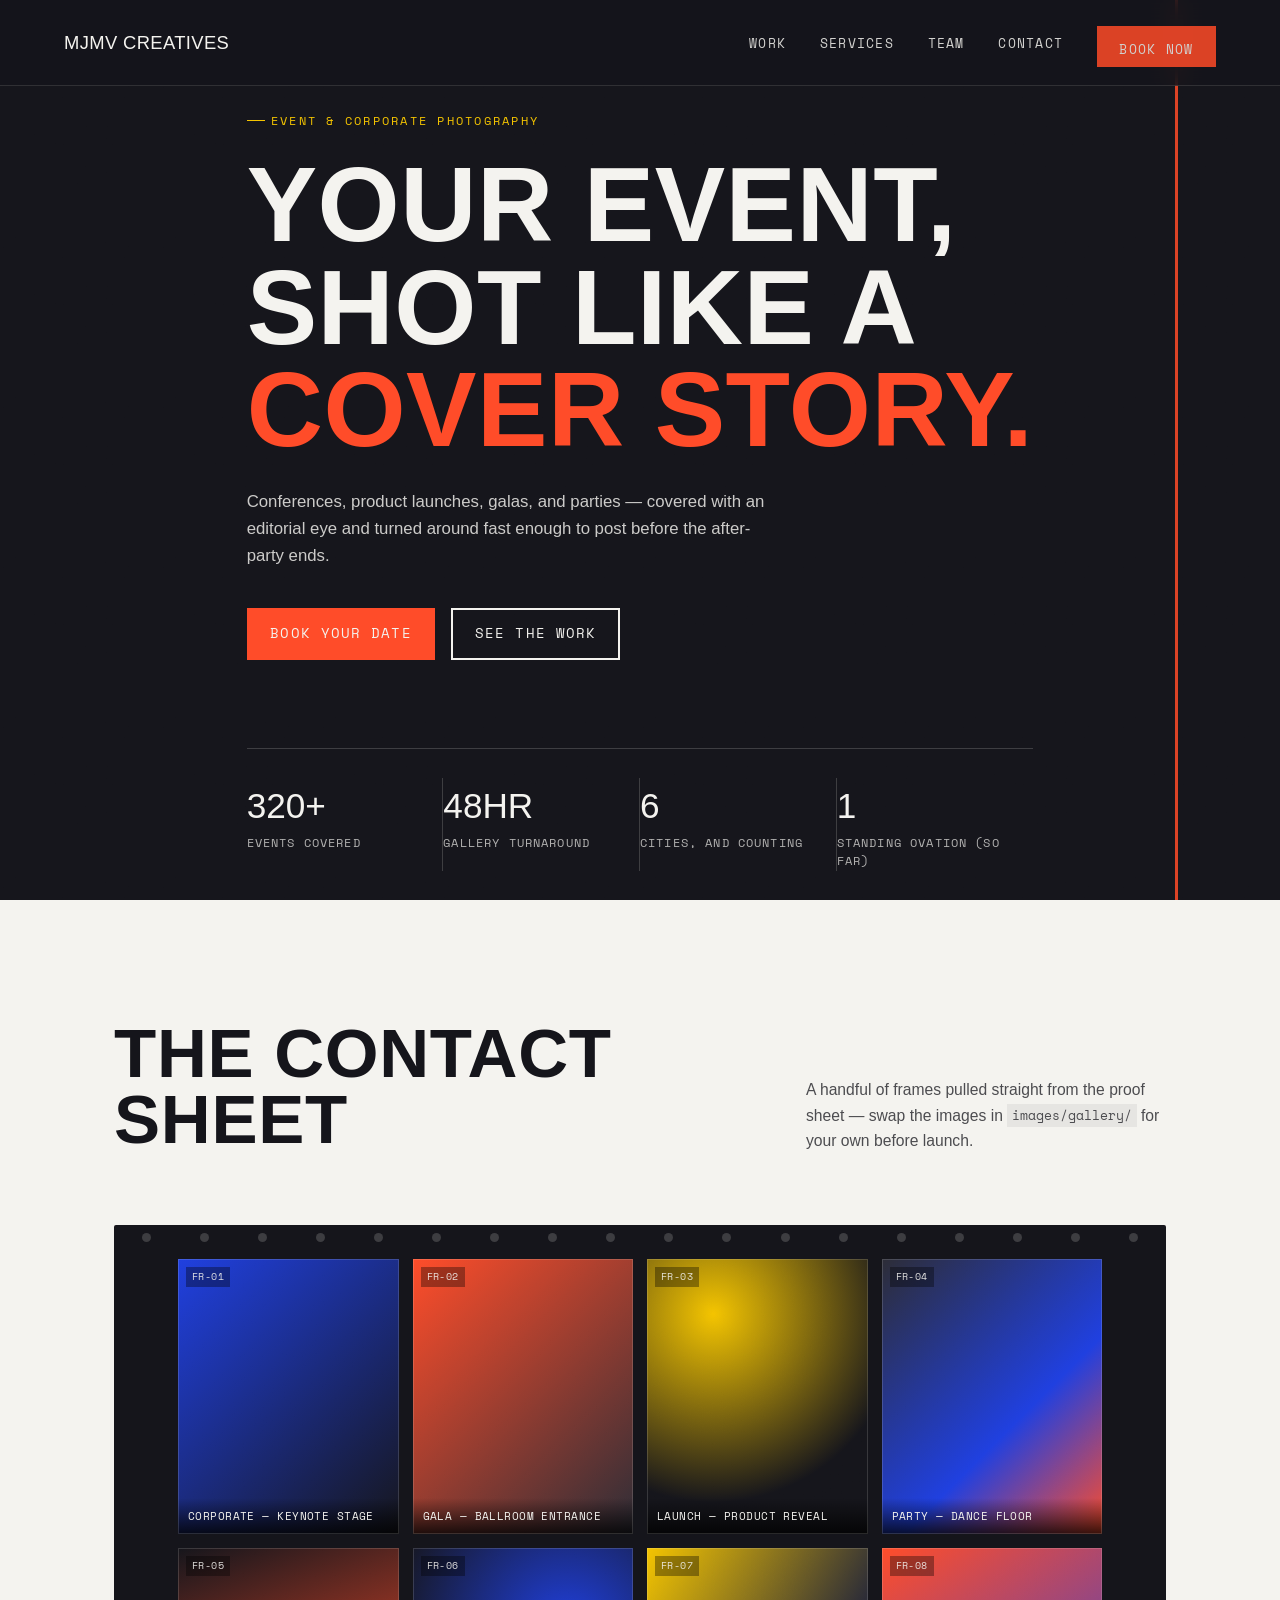
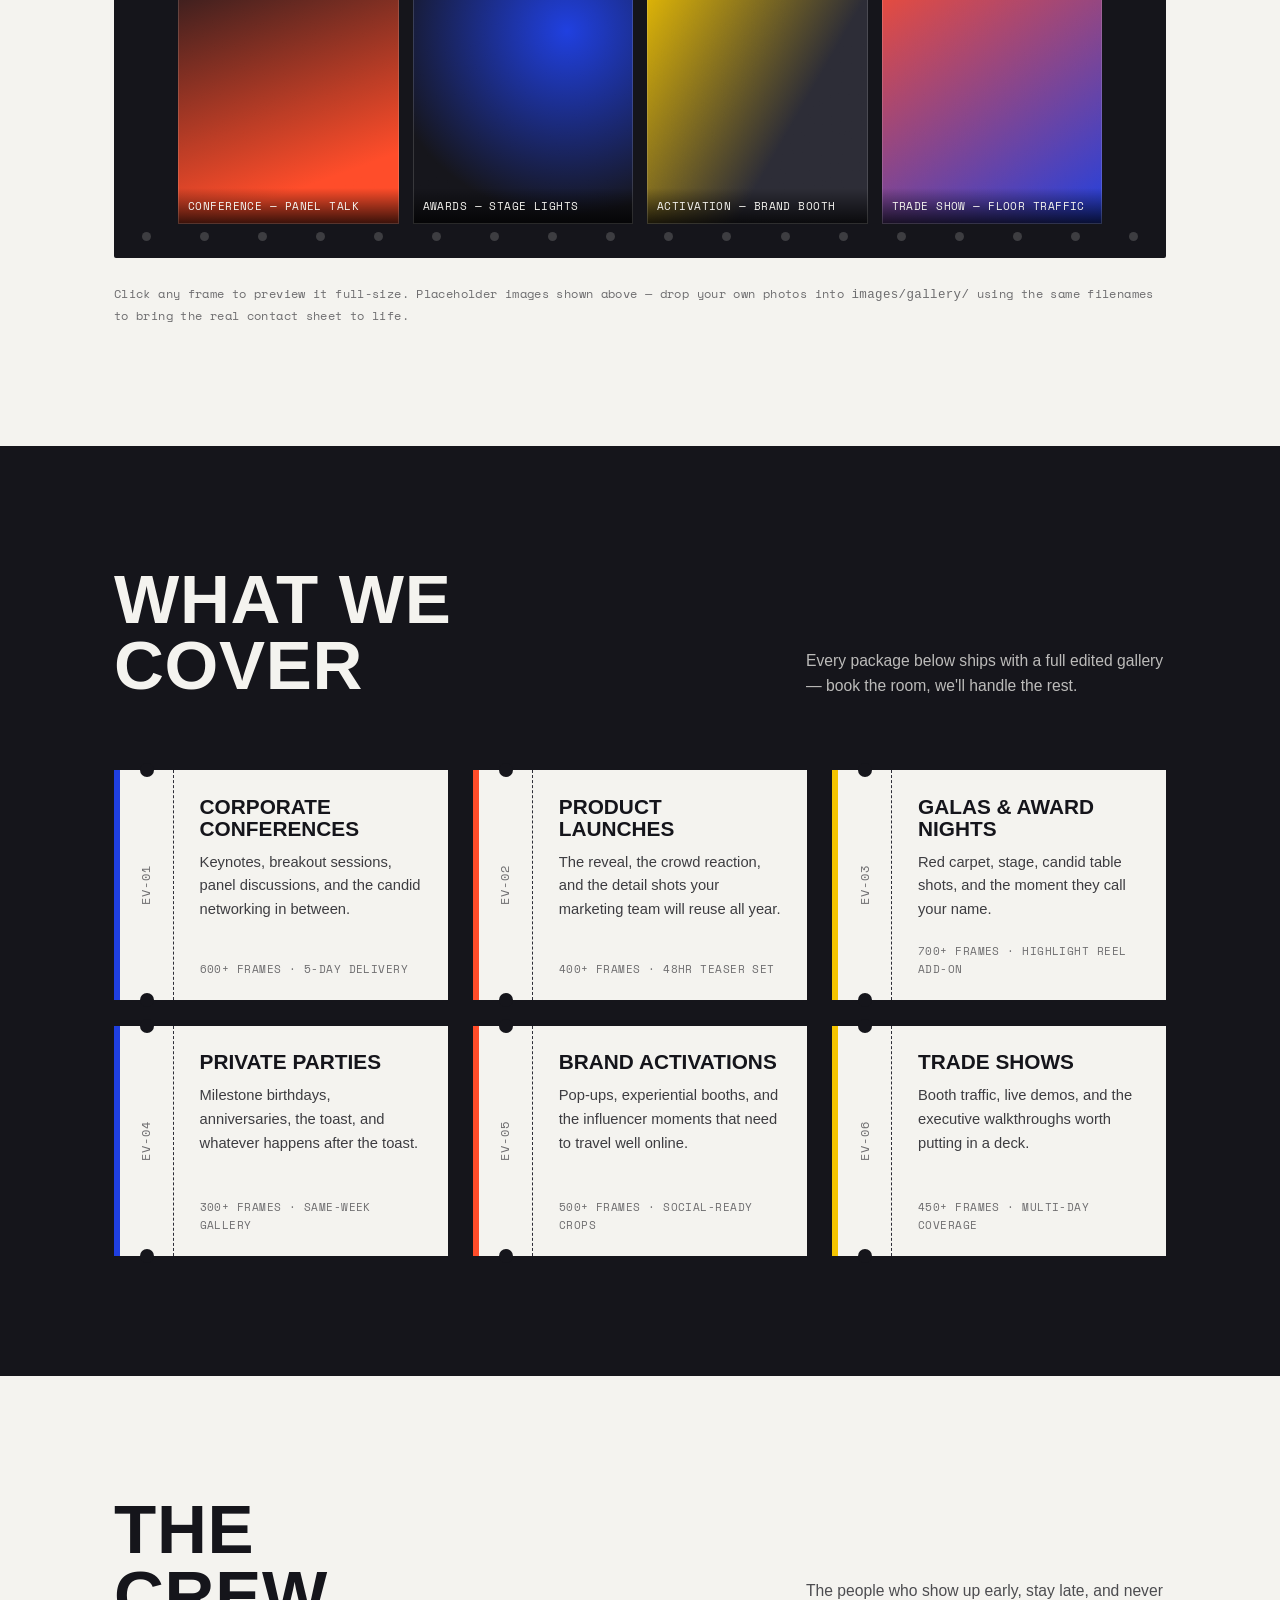
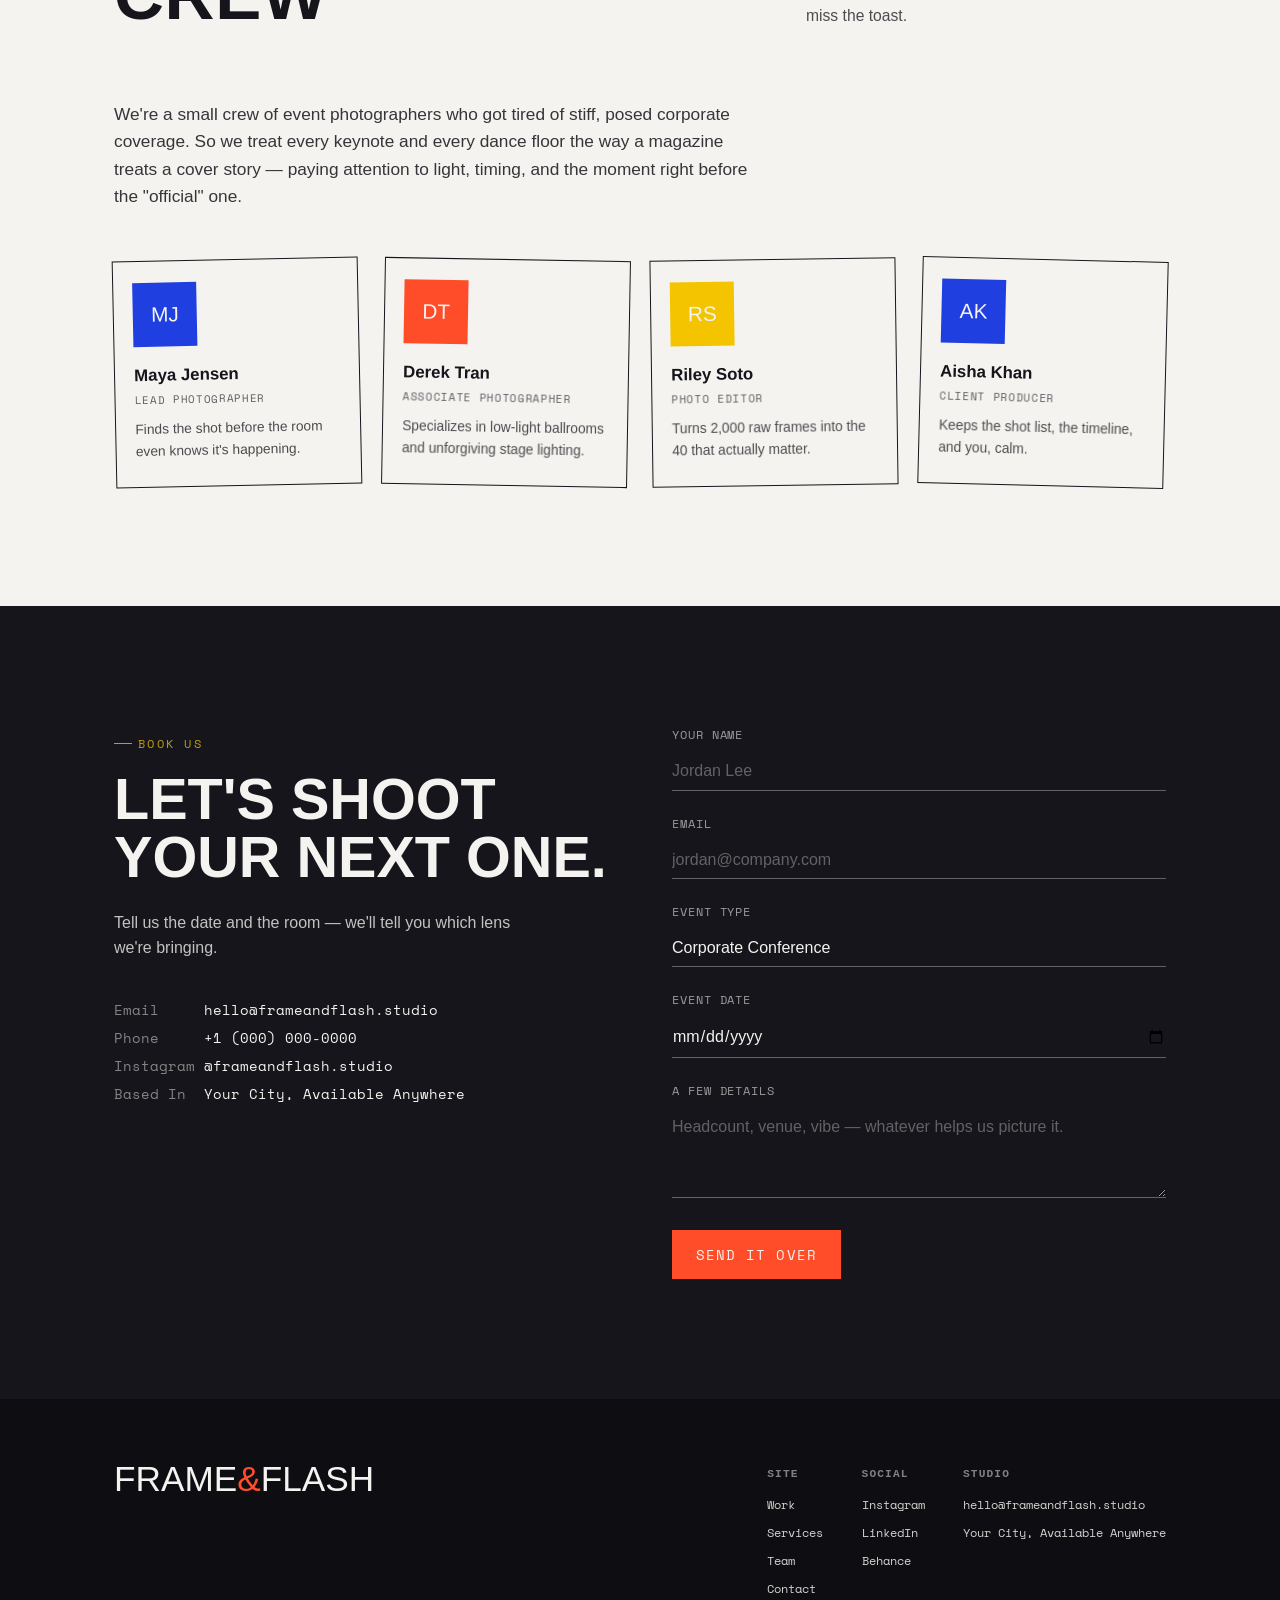
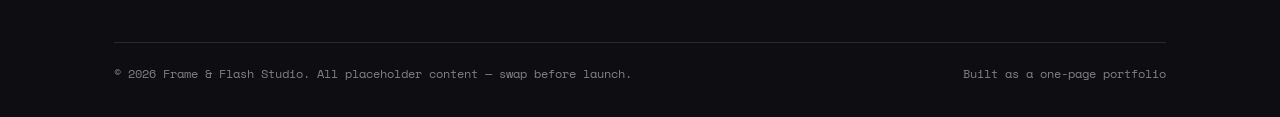
==== commit eeac313c: "Update index.html" ====
--- a/index.html
+++ b/index.html
@@ -18,7 +18,7 @@
 
 <!-- ===================== NAV ===================== -->
 <nav class="site-nav">
-  <a href="#top" class="brand">Frame<span>&amp;</span>Flash</a>
+  <a href="#top" class="brand">MJMV Creatives</a>
   <ul class="nav-links" id="navLinks">
     <li><a href="#work" data-nav>Work</a></li>
     <li><a href="#services" data-nav>Services</a></li>
